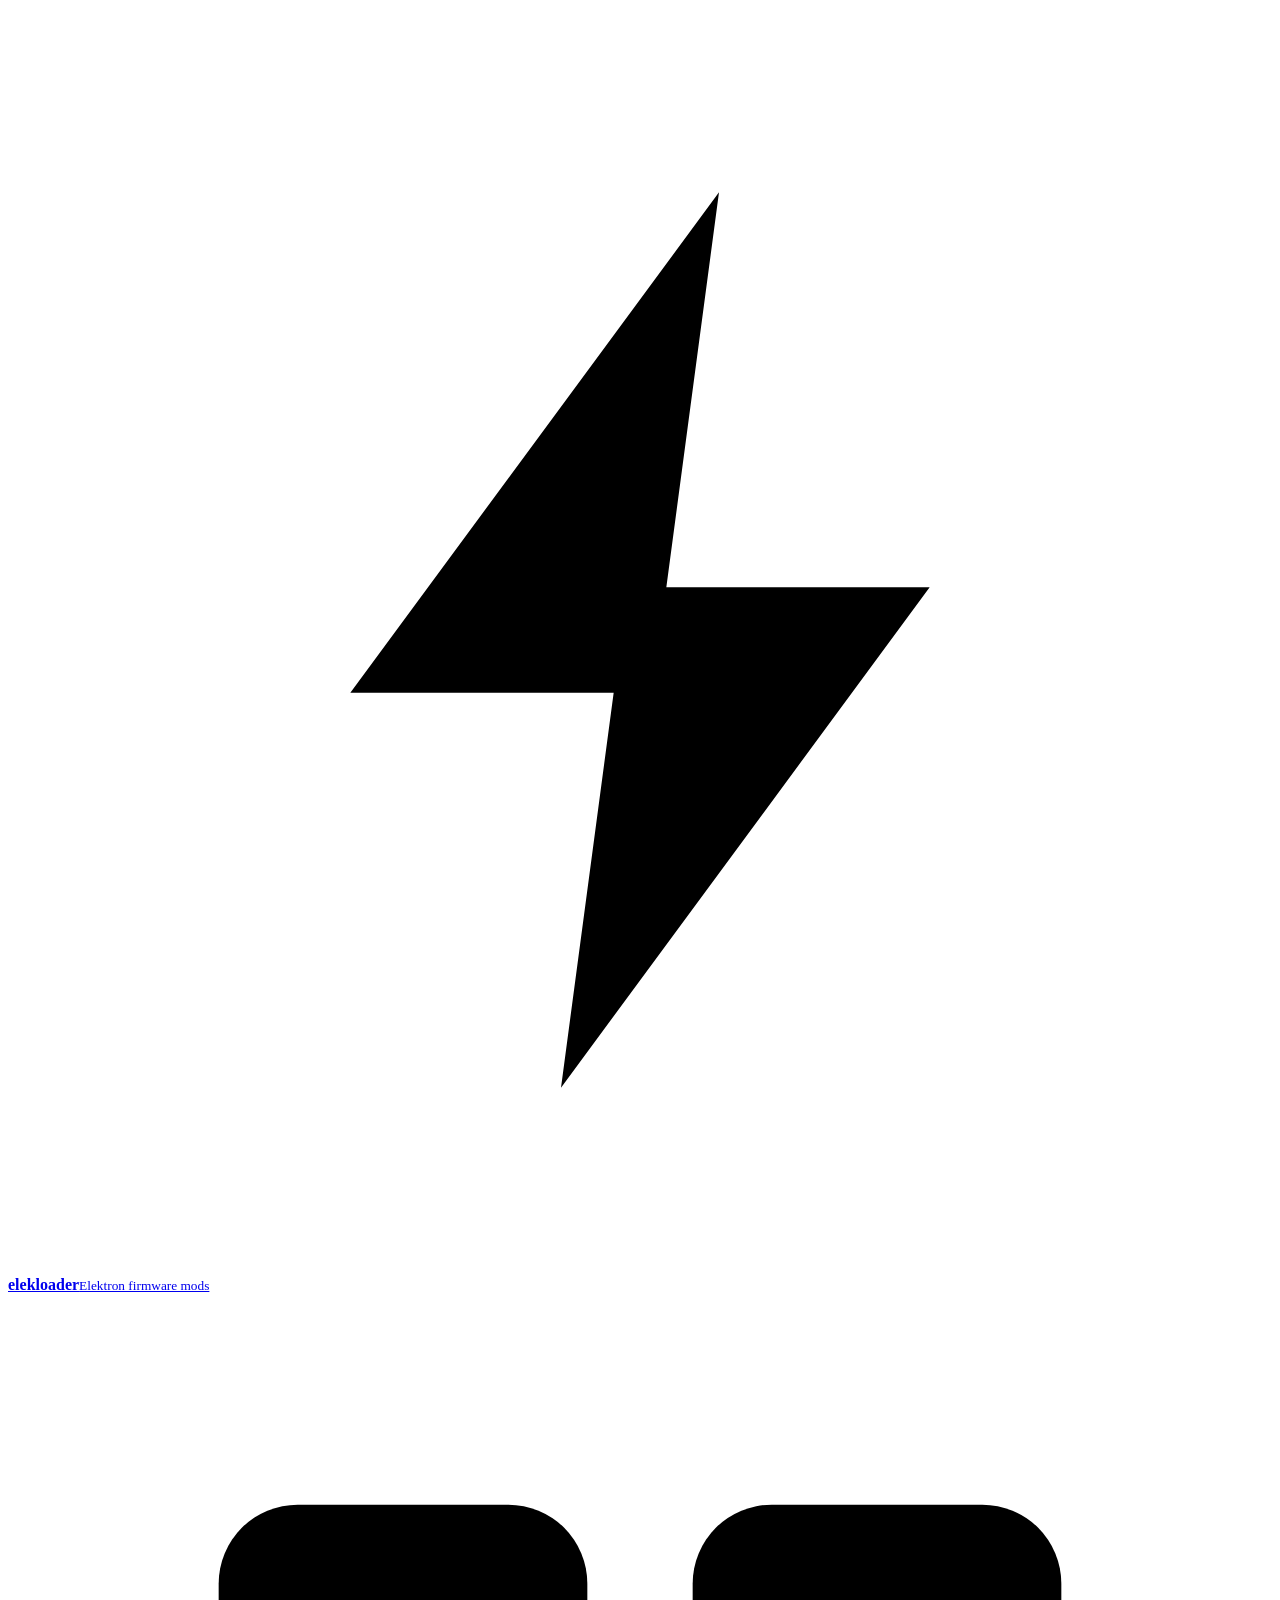
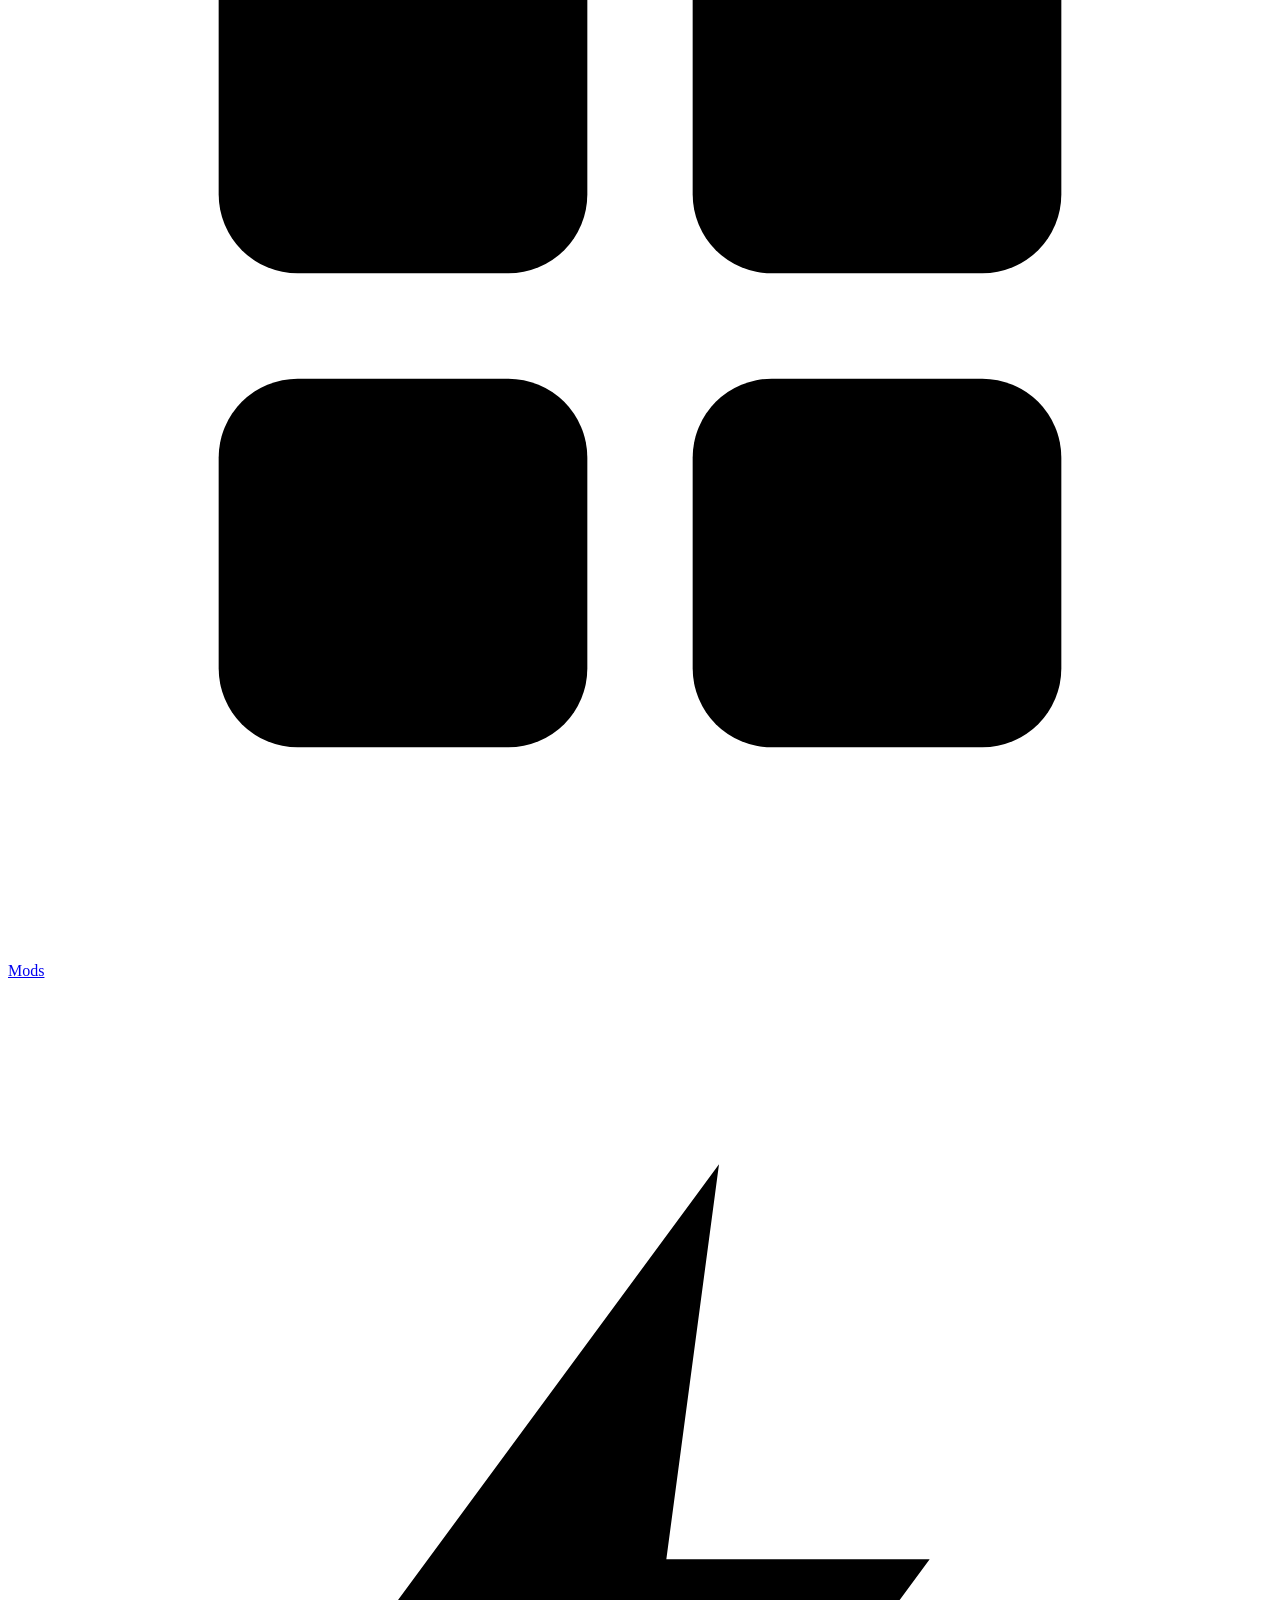
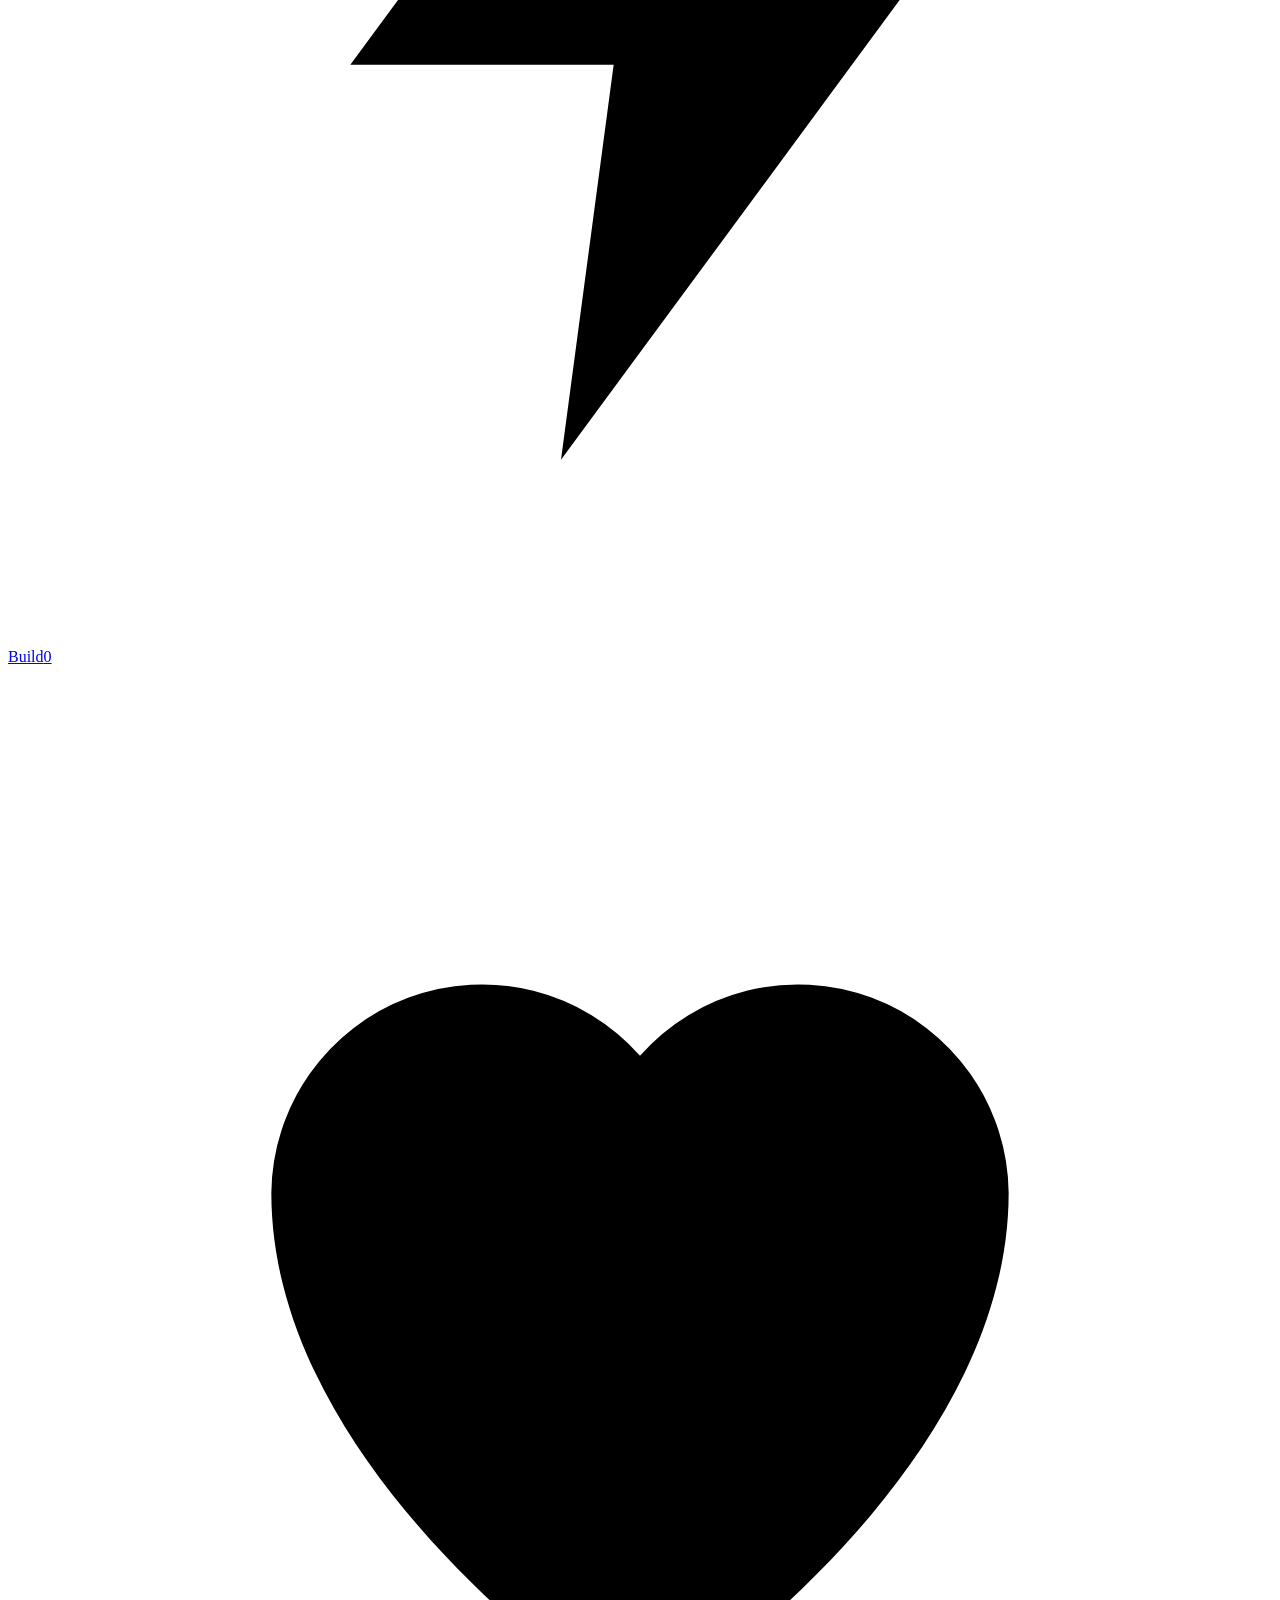
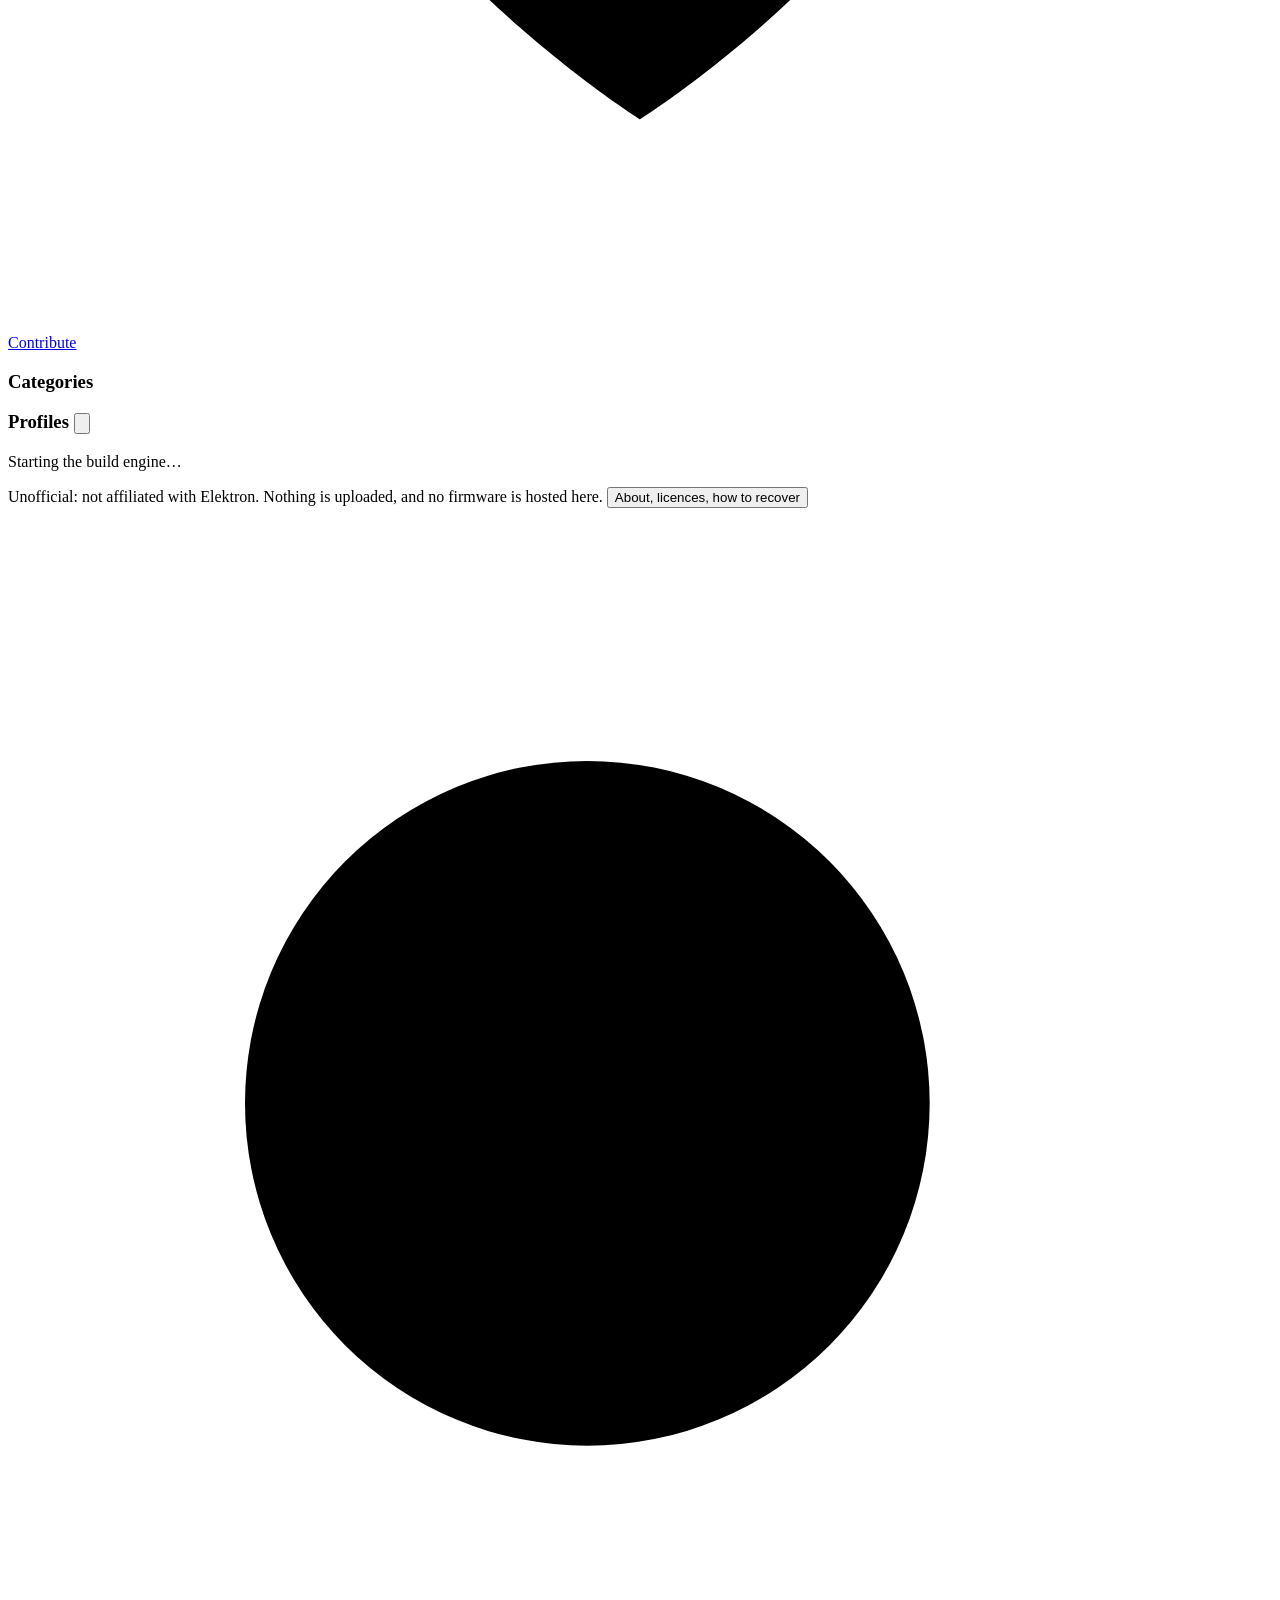
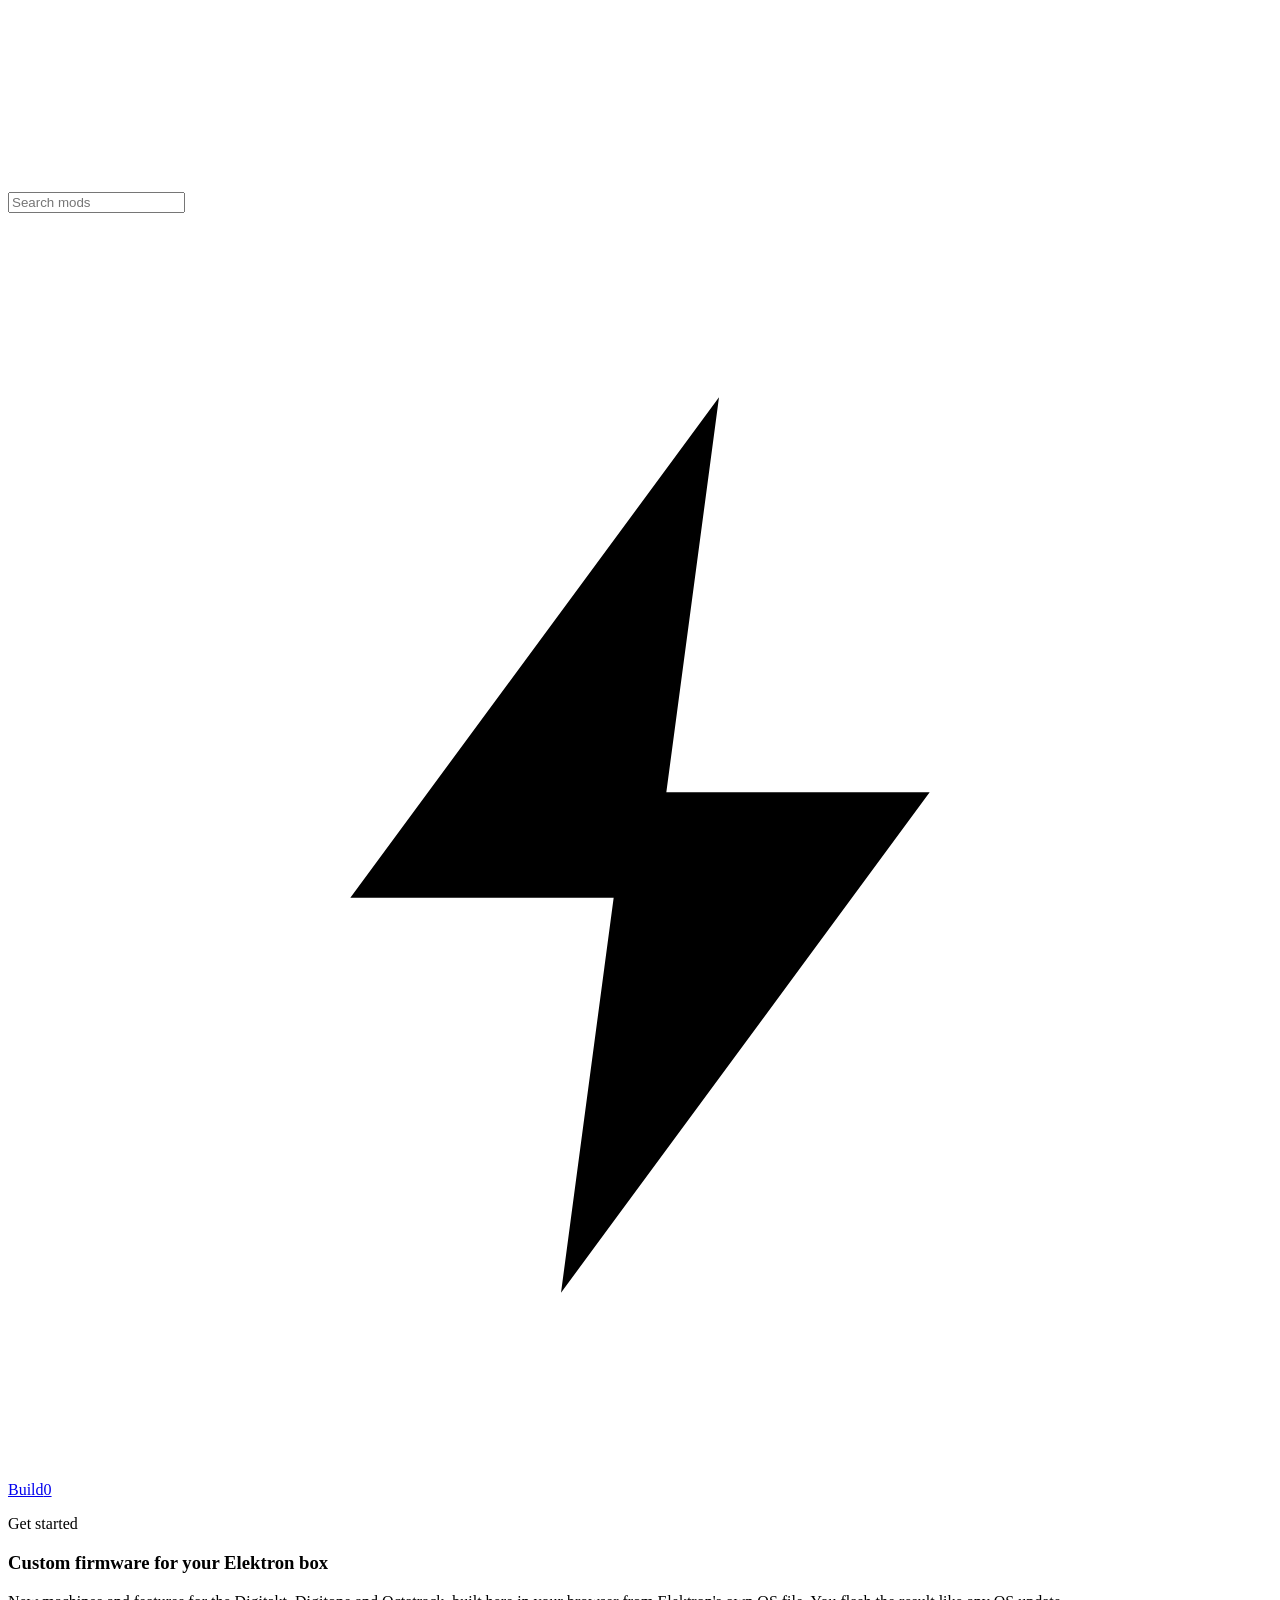
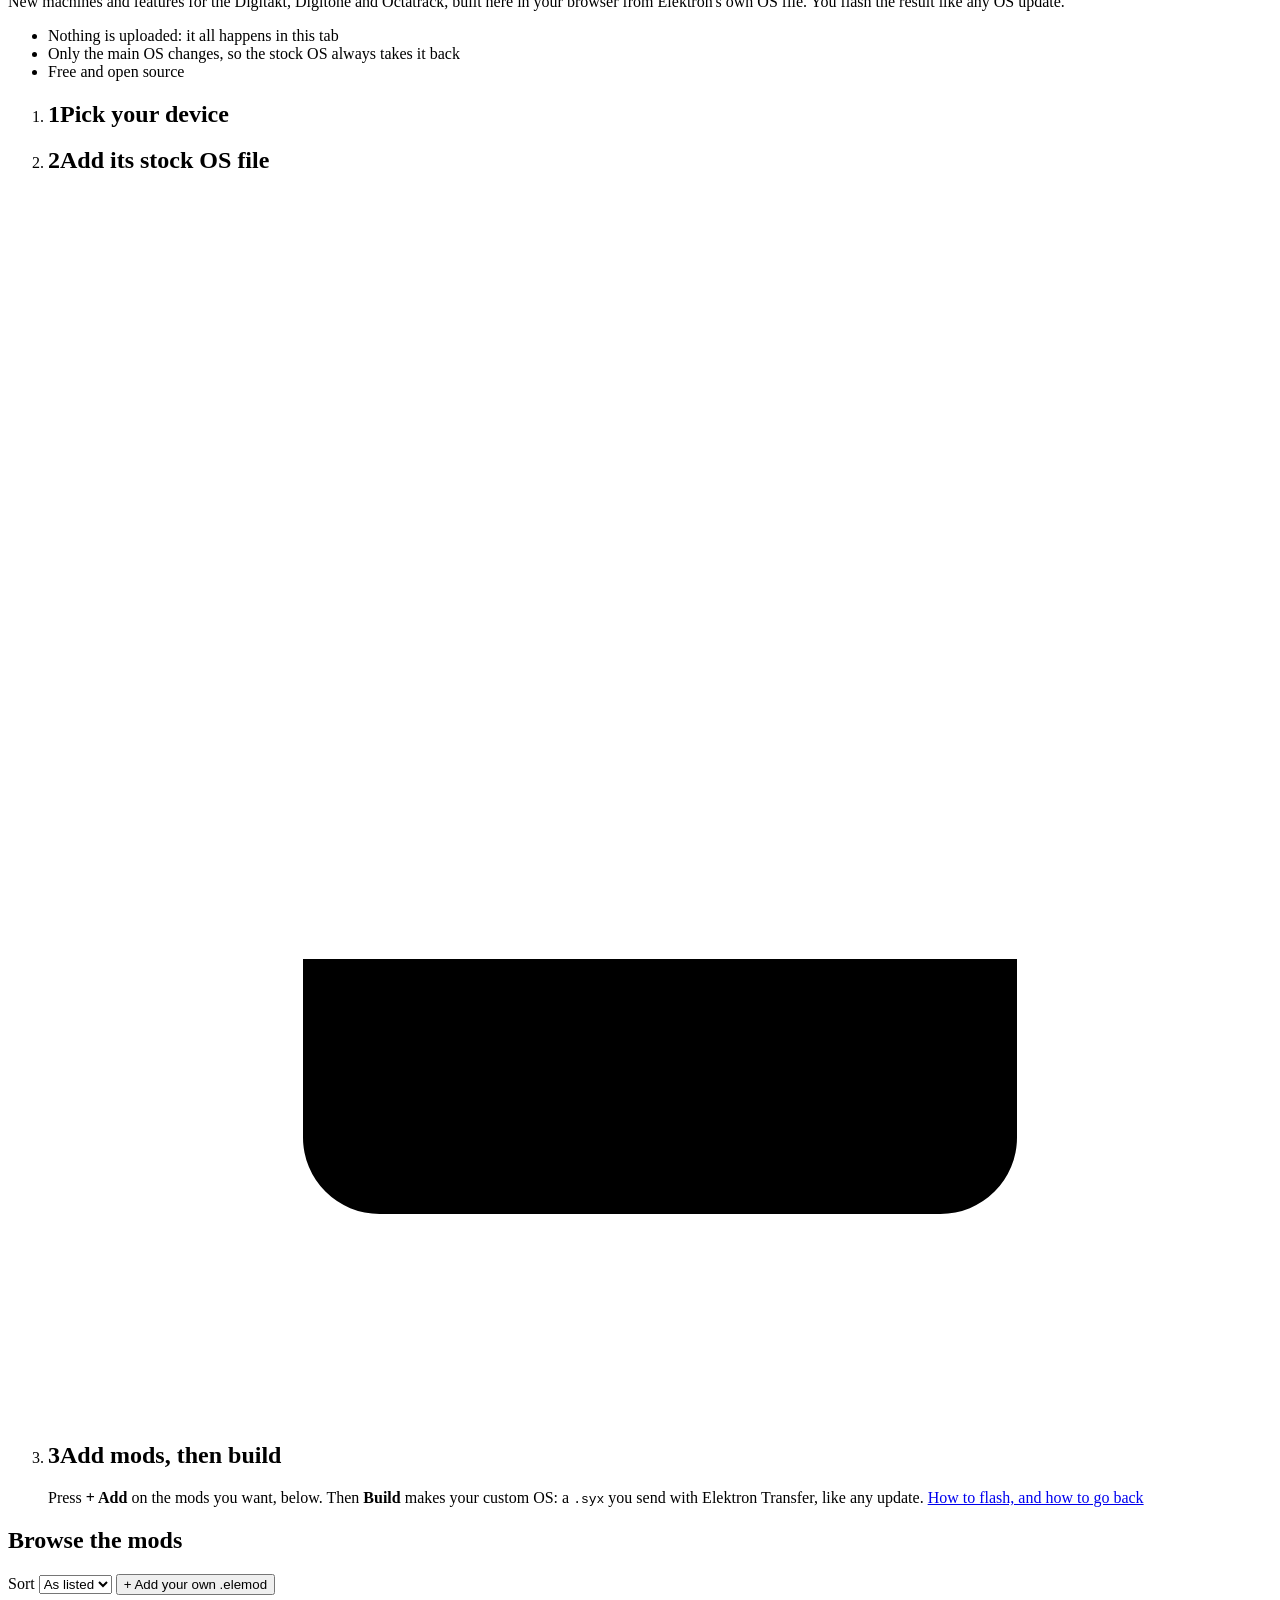
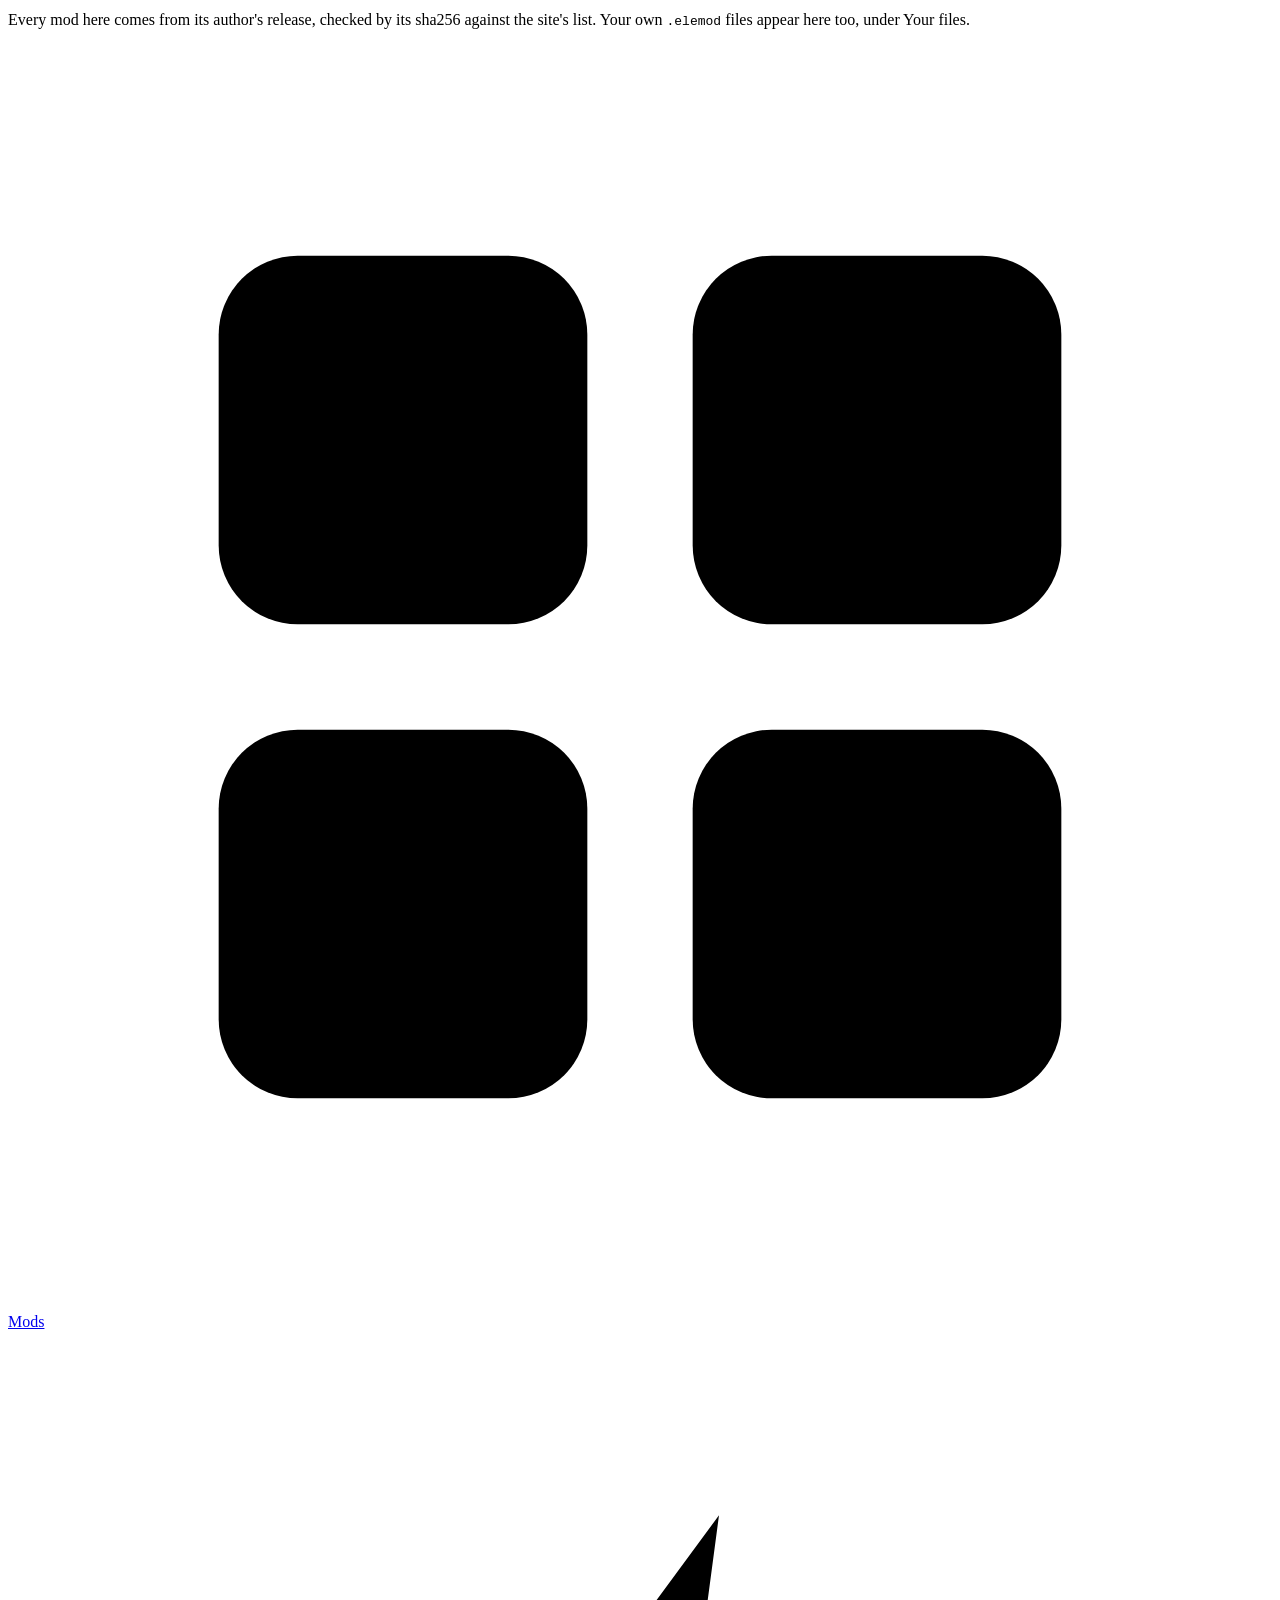
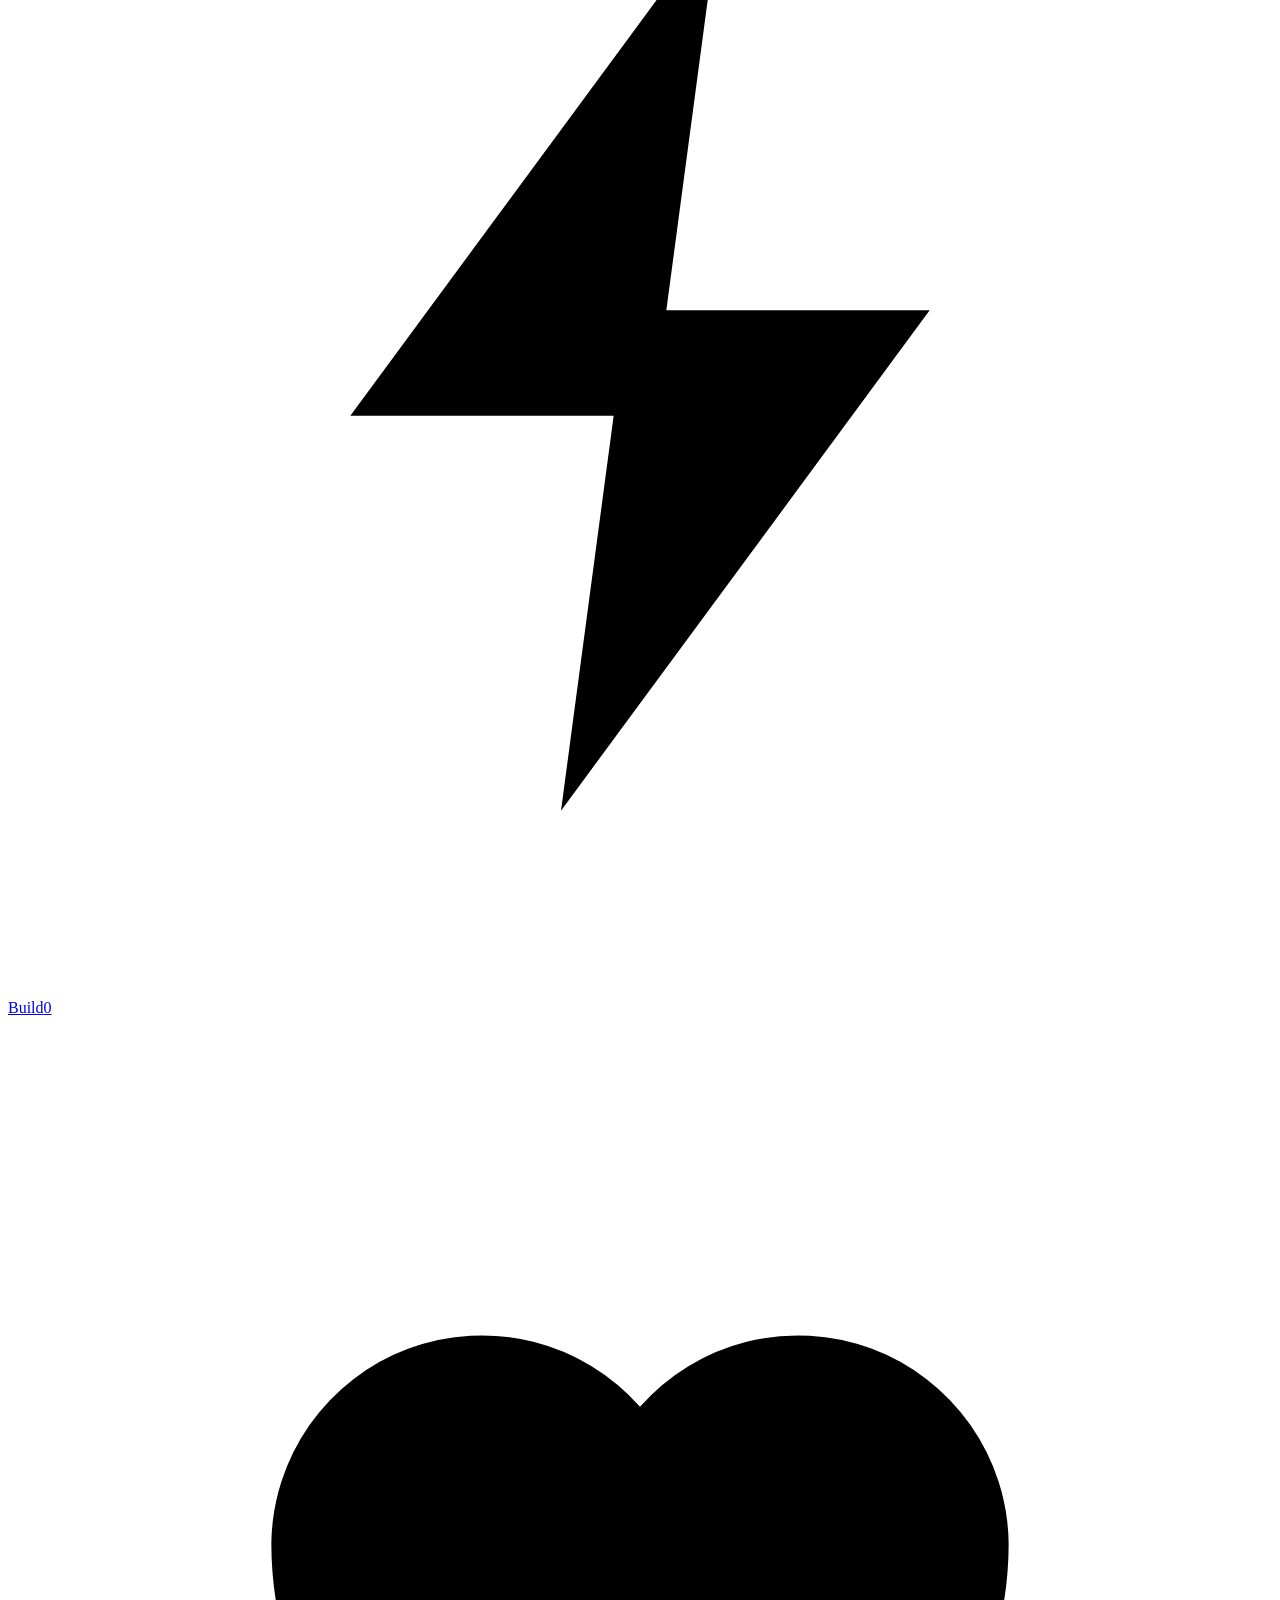
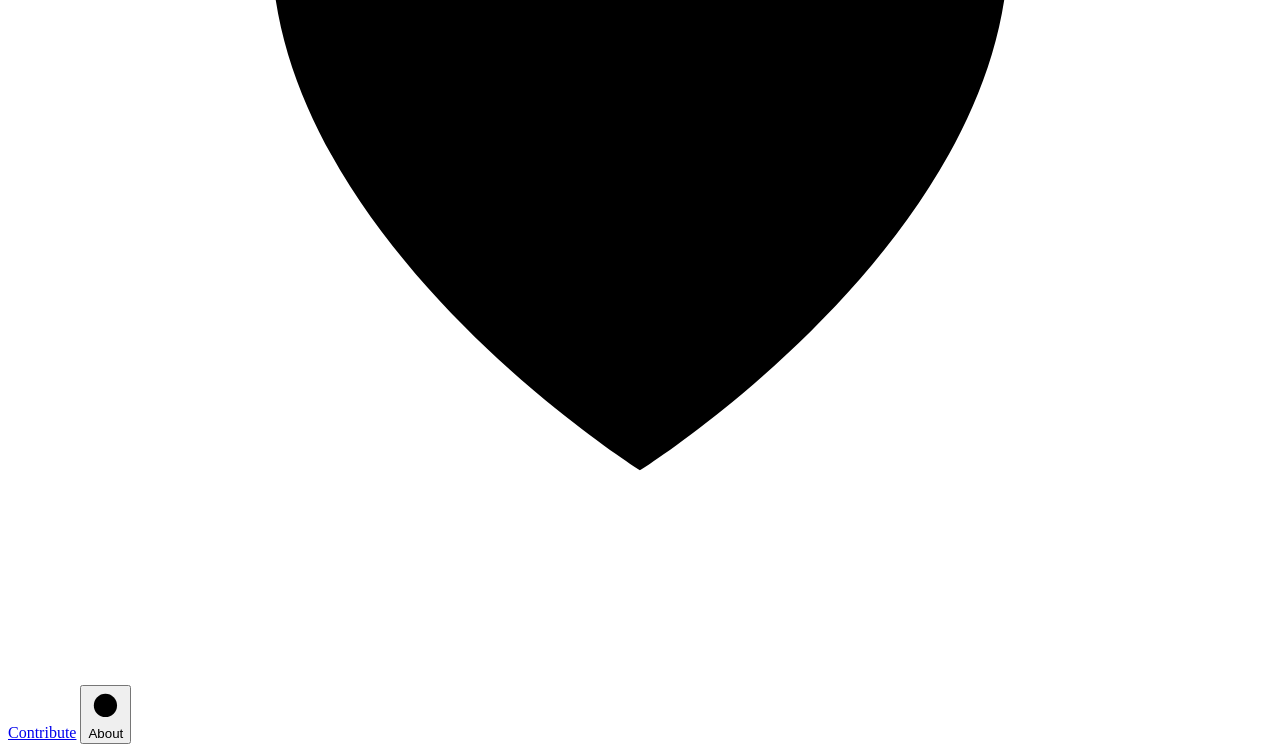
==== web/index.html @ 5edd48b8 "Analog Four MKII: the docs, the web page and the parity cases FORMAT.md, ADAPTING.md, RELEASING.md, " ====
<!doctype html>
<html lang="en">
<head>
<meta charset="utf-8">
<meta name="viewport" content="width=device-width, initial-scale=1">
<!-- Everything comes from this site. The worker that runs Pyodide is not
     covered by this policy (a <meta> CSP never reaches a worker): it keeps
     itself to this site, see worker.js. -->
<meta http-equiv="Content-Security-Policy" content="default-src 'self'; script-src 'self' 'wasm-unsafe-eval'; worker-src 'self'; connect-src 'self'; img-src 'self' data:; style-src 'self'; font-src 'self'; object-src 'none'; base-uri 'none'; form-action 'none'">
<meta name="referrer" content="no-referrer">
<title>elekloader</title>
<meta name="description" content="Custom firmware for Elektron devices, built in your browser from your own stock OS file and the mods you choose. Nothing is uploaded.">
<link rel="icon" href="data:image/svg+xml,%3Csvg xmlns='http://www.w3.org/2000/svg' viewBox='0 0 24 24'%3E%3Crect width='24' height='24' rx='6' fill='%23f5cf45'/%3E%3Cpath d='M13.5 3.5 6.5 13h5l-1 7.5 7-9.5h-5z' fill='%23161616'/%3E%3C/svg%3E">
<meta name="theme-color" content="#131316">
<link rel="stylesheet" href="style.css">
<script type="module" src="app.js"></script>
</head>
<body>
<div class="app">

<aside class="side" aria-label="Navigation">
  <a class="brand" href="#library" aria-label="elekloader: the mods">
    <span class="mark"><svg viewBox="0 0 24 24" aria-hidden="true"><path d="M13.5 3.5 6.5 13h5l-1 7.5 7-9.5h-5z"/></svg></span>
    <span class="brand-text"><strong>elekloader</strong><small>Elektron firmware mods</small></span></a>
  <nav class="side-nav">
    <a class="nav-link" id="nav-library" href="#library">
      <svg class="ico" viewBox="0 0 24 24" aria-hidden="true"><rect x="4" y="4" width="7" height="7" rx="1.5"/><rect x="13" y="4" width="7" height="7" rx="1.5"/><rect x="4" y="13" width="7" height="7" rx="1.5"/><rect x="13" y="13" width="7" height="7" rx="1.5"/></svg>Mods</a>
    <a class="nav-link" id="nav-build" href="#build">
      <svg class="ico" viewBox="0 0 24 24" aria-hidden="true"><path d="M13.5 3.5 6.5 13h5l-1 7.5 7-9.5h-5z"/></svg>Build<span class="badge" id="nav-count">0</span></a>
    <a class="nav-link" id="nav-contribute" href="#contribute">
      <svg class="ico" viewBox="0 0 24 24" aria-hidden="true"><path d="M12 20s-7-4.4-7-10a4 4 0 0 1 7-2.6A4 4 0 0 1 19 10c0 5.6-7 10-7 10z"/></svg>Contribute</a>
    <!-- Contribute's pages, under it while it is open (the page's own row of links does the same on a phone) -->
    <div class="side-sub" id="nav-csub" hidden>
      <a class="sub-link" href="#contribute" data-cpage="overview">Overview</a>
      <a class="sub-link" href="#contribute/start" data-cpage="start">Get started</a>
      <a class="sub-link" href="#contribute/core" data-cpage="core">What is a core mod?</a>
      <a class="sub-link" href="#contribute/pr" data-cpage="pr">Your first pull request</a>
      <a class="sub-link" href="#contribute/test" data-cpage="test">Test before you flash</a>
    </div>
    <h3 class="side-h">Categories</h3>
    <ul class="side-list" id="nav-types"></ul>
    <h3 class="side-h">Profiles
      <button type="button" class="round" id="save-profile" title="New profile: a stock OS and its mods" aria-label="New profile">
        <svg class="ico" viewBox="0 0 24 24" aria-hidden="true"><path d="M12 5v14M5 12h14"/></svg></button></h3>
    <ul class="rows" id="side-rows"></ul>
  </nav>
  <div class="side-foot">
    <p class="engine" id="engine" role="status">Starting the build engine&hellip;</p>
    <p class="fine">Unofficial: not affiliated with Elektron. Nothing is uploaded, and no firmware is hosted
      here. <button type="button" class="linkish" id="about-open">About, licences, how to recover</button></p>
  </div>
</aside>

<header class="topbar" id="topbar">
  <label class="search"><svg class="ico" viewBox="0 0 24 24" aria-hidden="true"><circle cx="11" cy="11" r="6.5"/><path d="m16 16 4 4"/></svg>
    <input type="search" id="search" placeholder="Search mods" aria-label="Search mods" autocomplete="off"></label>
  <span class="grow"></span>
  <a class="btn outline" href="#build" id="cfg-btn">
    <svg class="ico" viewBox="0 0 24 24" aria-hidden="true"><path d="M13.5 3.5 6.5 13h5l-1 7.5 7-9.5h-5z"/></svg>Build<span class="count" id="cfg-count">0</span></a>
</header>

<main class="content" id="content">
  <section class="view" id="view-library" aria-label="Mods">
    <!-- the first visit: what this is, and the three steps (until a stock file is in) -->
    <section class="welcome" id="welcome" aria-labelledby="welcome-title">
      <p class="eyebrow">Get started</p>
      <h1 id="welcome-title">Custom firmware for your Elektron box</h1>
      <p class="sub">New machines and features for the Digitakt, Digitone and Octatrack, built here in your
        browser from Elektron's own OS file. You flash the result like any OS update.</p>
      <ul class="trust">
        <li>Nothing is uploaded: it all happens in this tab</li>
        <li>Only the main OS changes, so the stock OS always takes it back</li>
        <li>Free and open source</li>
      </ul>
      <ol class="guide">
        <li class="gstep" id="g-device">
          <h2><span class="gnum">1</span>Pick your device</h2>
          <div class="dev-tiles" id="dev-tiles" role="group" aria-label="Your device"></div>
        </li>
        <li class="gstep" id="g-stock">
          <h2><span class="gnum">2</span>Add its stock OS file</h2>
          <p class="gtext" id="g-stock-text"></p>
          <div class="drop mini" id="start-drop" tabindex="0" role="button">
            <svg class="drop-ico" viewBox="0 0 24 24" aria-hidden="true"><path d="M12 15V4m0 0L7.5 8.5M12 4l4.5 4.5M5 15v3.5A1.5 1.5 0 0 0 6.5 20h11a1.5 1.5 0 0 0 1.5-1.5V15"/></svg>
            <span id="start-drop-text"></span>
          </div>
          <p class="bad small" id="start-error" hidden></p>
        </li>
        <li class="gstep" id="g-mods">
          <h2><span class="gnum">3</span>Add mods, then build</h2>
          <p class="gtext">Press <strong>+ Add</strong> on the mods you want, below. Then <strong>Build</strong>
            makes your custom OS: a <code>.syx</code> you send with Elektron Transfer, like any update.
            <a href="https://github.com/irpina/elekloader#flash-it" rel="noreferrer" target="_blank">How to flash, and how to go back</a></p>
        </li>
      </ol>
    </section>
    <!-- with a stock file in: where you are, and what's next -->
    <header class="page-head" id="lib-head" hidden>
      <p class="eyebrow" id="lib-eyebrow">Library</p>
      <h1 id="lib-title">Mods</h1>
      <div class="next" id="next"></div>
    </header>
    <h2 class="list-h" id="list-title">Browse the mods</h2>
    <div class="filters">
      <span class="chips" id="device-buttons" role="group" aria-label="Device"></span>
      <span class="grow"></span>
      <label class="inline" for="f-sort">Sort</label>
      <select id="f-sort">
        <option value="collection">As listed</option>
        <option value="name">Name</option>
        <option value="device">Device</option>
      </select>
      <button type="button" class="btn outline small" id="add-mods">+ Add your own .elemod</button>
      <input type="file" id="mod-files" accept=".elemod,.dtmod" multiple hidden>
    </div>
    <p class="device-note" id="device-note"></p>
    <div class="shelves" id="lib-cards"></div>
    <p class="muted small lib-foot">Every mod here comes from its author's release, checked by its sha256
      against the site's list. Your own <code>.elemod</code> files appear here too, under Your files.</p>
  </section>

  <section class="view" id="view-contribute" aria-labelledby="contrib-title" hidden>
    <nav class="cnav chips" id="cnav" aria-label="Contribute pages">
      <a class="chip" href="#contribute" data-cpage="overview">Overview</a>
      <a class="chip" href="#contribute/start" data-cpage="start">Get started</a>
      <a class="chip" href="#contribute/core" data-cpage="core">What is a core mod?</a>
      <a class="chip" href="#contribute/pr" data-cpage="pr">Your first pull request</a>
      <a class="chip" href="#contribute/test" data-cpage="test">Test before you flash</a>
    </nav>
    <div class="cpage" id="cp-overview">
    <header class="page-head">
      <p class="eyebrow">Help build it</p>
      <h1 id="contrib-title">Contribute to elekloader!</h1>
      <p class="sub">elekloader is a passion project, and it grows from what people bring to it. Pull requests
        are welcome and encouraged, and you don't need to ask first. Help the community grow and earn a spot on the
        leaderboard: claim an entry from the to-do list, and your name goes on the board, the pull request and the
        release notes of the version that takes it.</p>
    </header>
    <ul class="ways">
      <li><strong>Take an entry from the to-do list below.</strong> Each is stock code a mod still hooks for
        itself. As a core event, any number of mods can use it, and none of them needs its own port for the next
        OS. <a href="#contribute/core">What is a core mod?</a> <a href="#contribute/pr">Your first pull request</a></li>
      <li><strong>Write a mod</strong> on the core and offer it to the shop.
        <a href="#contribute/start">Get started developing</a></li>
      <li><strong>Add a device or an OS version</strong>, fix a step that didn't work, or make a page clearer.
        <a href="https://github.com/irpina/elekloader/blob/main/CONTRIBUTING.md" rel="noreferrer" target="_blank">Contributing</a></li>
    </ul>
    <h2 class="list-h">Leaderboard</h2>
    <p class="device-note">Claim an entry from the list below: put a line <code>Claims: &lt;entry id&gt;</code> in your pull
      request's description (several ids are fine). When it is merged, each entry it names is a point on this board.
      The first merged claim on an entry takes it.
      <a href="https://github.com/irpina/elekloader/blob/main/docs/CONTRIBUTE.md#claiming-an-entry" rel="noreferrer" target="_blank">How claiming works</a></p>
    <div id="board"><p class="muted">Loading the leaderboard&hellip;</p></div>
    <h2 class="list-h">The to-do list</h2>
    <p class="device-note">One entry per stock routine that mods hook themselves. <strong>A core event</strong>:
      the core has nothing there yet. <strong>Move onto the core</strong>: the core or a companion already hooks
      the same bytes, so those mods can use it (that pull request goes to the mod's author, and its shop update
      here is where you claim it). Open your pull request as a draft early, with its <code>Claims:</code> line, so
      others see the entry is taken.
      <a href="https://github.com/irpina/elekloader/blob/main/docs/CONTRIBUTE.md" rel="noreferrer" target="_blank">More in the docs</a></p>
    <div id="todo"><p class="muted">Loading the list&hellip;</p></div>
    </div>

    <article class="cpage guide-page" id="cp-start" hidden>
      <header class="page-head">
        <p class="eyebrow">Contribute</p>
        <h1>Get started developing</h1>
        <p class="sub">From nothing to your first mod built, linked and checked: about half an hour, most of it
          installing a compiler.</p>
      </header>
      <h2>What you need</h2>
      <ul>
        <li><strong>Python 3.9 or newer</strong> and <strong>git</strong>. elekloader itself has no other dependencies.</li>
        <li><strong>The stock OS file</strong> for your device, from Elektron's support pages: the same file this page
          asks for. elekloader recognises each release by its hash.</li>
        <li><strong>The cross compiler,</strong> for a mod with code. On the Digitakt mk1 and the Digitone mk1 that is m68k
          binutils and gcc: on Debian or Ubuntu <code>apt install binutils-m68k-linux-gnu gcc-m68k-linux-gnu</code>; on
          Windows, the same inside WSL; on a Mac, with Homebrew, <code>brew install m68k-elf-binutils m68k-elf-gcc</code>,
          then <code>export ELEKLOADER_CROSS=m68k-elf-</code> (Homebrew's tools have that prefix). A mod that only
          changes a byte or two needs none.</li>
        <li><strong>Optional:</strong> <a href="https://github.com/irpina/digiemu" rel="noreferrer" target="_blank">digiemu</a>,
          to run and check your build without a unit (<a href="#contribute/test">Test before you flash</a>).</li>
      </ul>
      <h2>Your first mod</h2>
      <ol>
        <li>Get the code and check it runs:
          <pre><code>git clone https://github.com/irpina/elekloader
cd elekloader
python tests/test_units.py</code></pre></li>
        <li>Copy the template, a complete mod that draws a small square in the corner of every screen. For the
          Digitakt II start from <code>examples/hello-marker-dt2</code>, for the Octatrack <code>hello-marker-ot</code>,
          for the Models <code>hello-marker-model</code>:
          <pre><code>cp -r examples/hello-marker my-mod</code></pre></li>
        <li>Give it your own <code>id</code> in <code>my-mod/mod.json</code> (lowercase; it also prefixes your global
          symbols), then build it and the core for your device:
          <pre><code>python -m elekloader.sdk.build my-mod --stock Digitakt_OS1.53.syx
python -m elekloader.sdk.build mods/core --stock Digitakt_OS1.53.syx</code></pre>
          Each prints <code>BUILT</code> and the <code>.elemod</code> it wrote (in the folder's <code>out/</code>).</li>
        <li>Check it the way every build is checked, then make a firmware file from it:
          <pre><code>python -m elekloader.lint my-mod/out/my-mod-1.0.elemod --stock Digitakt_OS1.53.syx --with mods/core/out/core-4.0.elemod
python -m elekloader.patch --stock Digitakt_OS1.53.syx --mod mods/core/out/core-4.0.elemod --mod my-mod/out/my-mod-1.0.elemod --out test.syx --version TEST</code></pre>
          The file names are the ones the build printed. Or skip the command line: drop your <code>.elemod</code> on
          this page's Build view with your stock file.</li>
      </ol>
      <h2>The rules in short</h2>
      <ul>
        <li><strong>Subscribe, don't patch.</strong> If the core has an event for what you need, use it. If it
          doesn't and another mod could want the same thing, that's a core event to add: <a href="#contribute/core">What is a core mod?</a></li>
        <li><strong>Ship no firmware.</strong> Call firmware routines by address; never copy Elektron's code into your sources.</li>
        <li><strong>One namespace.</strong> Prefix your global symbols with your mod's id, and keep the rest <code>static</code>.</li>
        <li><strong>Only the main OS changes,</strong> so the stock OS file always gets a unit back.</li>
      </ul>
      <p>The whole guide, with every command's expected output and every refusal message with its fix:
        <a href="https://github.com/irpina/elekloader/blob/main/docs/ADAPTING.md" rel="noreferrer" target="_blank">Adapting your mod</a>.
        Working with a coding agent? Point it at
        <a href="https://github.com/irpina/elekloader/blob/main/AGENTS.md" rel="noreferrer" target="_blank">AGENTS.md</a>:
        it has the rules, the commands and what "done" means.</p>
      <p class="next">Next: <a href="#contribute/core">What is a core mod?</a></p>
    </article>

    <article class="cpage guide-page" id="cp-core" hidden>
      <header class="page-head">
        <p class="eyebrow">Contribute</p>
        <h1>What is a core mod?</h1>
        <p class="sub">The one mod every build has, and the reason mods from different people combine.</p>
      </header>
      <h2>Without it</h2>
      <p>A mod changes the stock firmware at the places it needs: it replaces an instruction with a jump to its own
        code. Two mods that need the same place can't both have it, so they can't be in one build, and every mod has
        to find all its places again for each new OS version.</p>
      <h2>With it</h2>
      <p>The core owns the shared places once, for every mod, and offers them as:</p>
      <ul>
        <li><strong>Events</strong> a mod subscribes to: the UI tick, the screen, keys and encoders, SETTINGS, the
          audio render, MIDI, and more on each device. A handler can also take what it sees (a key, a CC) so
          the stock firmware doesn't.</li>
        <li><strong>Tables</strong> other mods add entries to: the Digitakt's SRC machines, the Digitone's Mod Menu.</li>
        <li><strong>Firmware exports:</strong> named firmware routines and variables (<code>fw_…</code>), so a mod that uses
          only those builds for every OS version the core supports without a port of its own.</li>
      </ul>
      <p>It also copies every mod's code into RAM when the unit boots, and gives the mods their share of it. Every
        linkable mod needs exactly one core for its device, and builds pick it for you.</p>
      <h2>Companions</h2>
      <p>A group of places only one kind of mod uses has a companion beside the core: <strong>machine-pages</strong>
        draws the Digitakt's SRC and LFO pages for machine mods, <strong>machines</strong> plays a machine mod's voice
        on the Digitone, <strong>seq-events</strong> turns the sequencer's steps into events, and on the Octatrack
        <strong>intercepts</strong> gives places a mod intercepts (MIDI notes, the CHROMATIC keyboard, locks, the
        project file) to the one mod that claims each. The to-do list counts them as core.</p>
      <h2>Versions</h2>
      <p>Each core keeps everything the one before it had, so a mod built for an older core links with the newest,
        and a build takes the newest: core 4.x on the Digitakt mk1, core-dn1 4.x on the Digitone mk1, core-ot 0.3.x on
        the Octatrack. The Digitakt II, the Analog Rytm MKII, the Analog Four MKII and the Models have early cores (the tick, the screen,
        keys and encoders) with a lot left to add.</p>
      <h2>Growing it</h2>
      <p>Every event the core has came from a mod that needed it. When yours needs something the core lacks, build
        that part in the core's shape, in a file of its own, and open a pull request that moves it into the core:
        <a href="https://github.com/irpina/elekloader/blob/main/docs/CORE-CONTRIBUTING.md" rel="noreferrer" target="_blank">Growing the core</a>
        says how. The <a href="#contribute">to-do list</a> is every place a mod still patches itself: each one a core
        event waiting to be written.</p>
      <p class="next">Next: <a href="#contribute/pr">Your first pull request</a></p>
    </article>

    <article class="cpage guide-page" id="cp-pr" hidden>
      <header class="page-head">
        <p class="eyebrow">Contribute</p>
        <h1>Your first pull request</h1>
        <p class="sub">Taking an entry from the to-do list to the leaderboard. You don't need to ask first, and a
          draft that says what it couldn't finish is a fine start.</p>
      </header>
      <ol class="steps">
        <li><strong>Pick an entry</strong> from the <a href="#contribute">to-do list</a>. <em>A core event</em> means the
          core has nothing there yet; <em>move onto the core</em> means a mod can use what the core already has (that
          change goes to the mod's own repository, and its shop update here is where you claim it).</li>
        <li><strong>Open a draft pull request early,</strong> on <a href="https://github.com/irpina/elekloader" rel="noreferrer" target="_blank">irpina/elekloader</a>,
          with a plain line in its description naming the entry:
          <pre><code>Claims: digitakt-mk1@1.53:0x400d553e</code></pre>
          Others then see it's taken. Several ids on one line are fine.</li>
        <li><strong>Build it in the core's shape:</strong> a file of its own in the core's folder, the core's names
          (<code>ev_…</code>, <code>core_…</code>, <code>fw_…</code>), the handler written down over the code, the unit
          behaving exactly as stock when no mod subscribes, and the address on every OS version the core supports.
          <a href="https://github.com/irpina/elekloader/blob/main/docs/CORE-CONTRIBUTING.md" rel="noreferrer" target="_blank">Growing the core</a>
          has the checklist.</li>
        <li><strong>Show it works:</strong> say in the pull request which tests ran (<code>python tests/test_units.py</code>
          always; the others need stock files), what you checked in <a href="#contribute/test">digiemu</a> or on a
          unit, and, best of all, a mod rebuilt on your event without its own patch.</li>
        <li><strong>Mark it ready.</strong> A maintainer reviews and merges it, and the next build of this page puts
          you on the <a href="#contribute">leaderboard</a>, one point for each entry you claimed. The first merged
          claim on an entry takes it.</li>
      </ol>
      <p>A <code>Claims:</code> line inside a code block, a comment or a quote is an example and claims nothing. More in
        <a href="https://github.com/irpina/elekloader/blob/main/docs/CONTRIBUTE.md#claiming-an-entry" rel="noreferrer" target="_blank">Claiming an entry</a>.</p>
      <p class="next">Next: <a href="#contribute/test">Test before you flash</a></p>
    </article>

    <article class="cpage guide-page" id="cp-test" hidden>
      <header class="page-head">
        <p class="eyebrow">Contribute</p>
        <h1>Test before you flash</h1>
        <p class="sub">You can build, run and check most of it without a unit, and a unit always comes back.</p>
      </header>
      <h2>Every build is checked</h2>
      <p>Before it writes a file, elekloader refuses any build that would change the bootloader, put two mods on the
        same bytes, or run out of the mods' RAM. <code>python -m elekloader.lint</code> runs the same checks on your
        mod alone, with the reason for each refusal.</p>
      <h2>In an emulator</h2>
      <p><a href="https://github.com/irpina/digiemu" rel="noreferrer" target="_blank">digiemu</a> runs the real firmware
        of the Digitakt mk1, the Digitone mk1, the Model:Cycles and the Model:Samples on Windows and on Apple silicon
        Macs, with a clickable front panel and live audio. You bring Elektron's file, as here.</p>
      <ul>
        <li><strong>Check firmware…</strong> takes your build's <code>.syx</code> and compares it with stock: it boots it,
          drives it through the screens and the sequencer, and ends with PASS or FAIL and the reasons.</li>
        <li>Add your build as a firmware of its own to play it from the panel, or from a script with
          <code>digiemu-console.exe --add FILE.syx</code>.</li>
      </ul>
      <p>The Octatrack, the Digitakt II, the Analog Rytm MKII and the Analog Four MKII aren't emulated: there, test on a unit.</p>
      <h2>On a unit</h2>
      <p>Send your <code>.syx</code> with Elektron Transfer like any OS update
        (<a href="https://github.com/irpina/elekloader/blob/main/docs/BUILDING.md#flash-it" rel="noreferrer" target="_blank">how to flash</a>).
        The bootloader is never changed, so the stock OS file always gets the unit back: on a Digitakt mk1, Digitakt II
        or Digitone mk1, hold <strong>FUNC</strong> while powering on and press <strong>TRIG 4</strong> for OS UPGRADE,
        then send the stock file; on an Octatrack, hold <strong>FUNC</strong> and press <strong>TRIG 3</strong>, and send
        it over 5-pin MIDI (<a href="https://github.com/irpina/elekloader/blob/main/docs/BUILDING.md#recovery" rel="noreferrer" target="_blank">recovery</a>).</p>
      <p class="next">Back to the <a href="#contribute">to-do list and the leaderboard</a></p>
    </article>
  </section>
  <section class="view" id="view-build" aria-labelledby="build-title" hidden>
    <header class="page-head head-build">
      <div class="tile" id="build-cover"><svg viewBox="0 0 24 24" aria-hidden="true"><path d="M13.5 3.5 6.5 13h5l-1 7.5 7-9.5h-5z"/></svg></div>
      <div class="head-text">
        <p class="eyebrow" id="build-eyebrow">Build</p>
        <h1 id="build-title">Your firmware</h1>
        <p class="sub" id="build-sub">Drop in your stock OS file, check the mods you ticked, and build.</p>
      </div>
    </header>
    <div class="build-grid">
      <div class="col">
        <section class="step" id="step-stock">
          <h2><span class="n">01</span>Your stock OS file</h2>
          <div class="drop" id="stock-drop" tabindex="0" role="button" aria-describedby="stock-hint">
            <svg class="drop-ico" viewBox="0 0 24 24" aria-hidden="true"><path d="M12 15V4m0 0L7.5 8.5M12 4l4.5 4.5M5 15v3.5A1.5 1.5 0 0 0 6.5 20h11a1.5 1.5 0 0 0 1.5-1.5V15"/></svg>
            <p class="big">Drop the stock OS file Elektron publishes for your device here, or
              <span class="like-link">choose it</span>.</p>
            <p class="need" id="stock-need" hidden></p>
            <p class="muted small" id="stock-hint">A <code>.syx</code>, a <code>.bin</code> (Octatrack), or
              Elektron's <code>.zip</code> as you downloaded it. It is recognised by its hash, and never uploaded.</p>
            <input type="file" id="stock-file" accept=".syx,.bin,.zip" hidden>
          </div>
          <div class="stock" id="stock" hidden></div>
          <label class="remember"><input type="checkbox" id="remember">
            Keep my stock file and mods in this browser for next time</label>
          <button type="button" class="btn outline small" id="forget" hidden>Forget them</button>
        </section>

        <section class="step" id="step-mods">
          <h2><span class="n">02</span>Your mods <span class="tally" id="mod-count"></span></h2>
          <div class="bar">
            <label class="inline" for="profile">Profile</label>
            <select id="profile"></select>
            <button type="button" class="btn outline small" id="delete-profile">Delete</button>
            <span class="grow"></span>
            <button type="button" class="btn outline small" id="enable-all">Enable all</button>
            <button type="button" class="btn outline small" id="disable-all">Disable all</button>
          </div>
          <table id="mod-table" class="tracks">
            <thead><tr><th class="on"><span class="sr">Enabled</span></th><th>Mod</th><th>Version</th>
              <th>Status</th><th class="num">RAM</th><th class="num">Order</th><th class="x"><span class="sr">Remove</span></th></tr></thead>
            <tbody id="mod-rows"></tbody>
          </table>
          <!-- the two ways to add a mod: the library's, or a file of your own -->
          <div class="add-mods">
            <a class="add-way" href="#library">
              <svg class="ico" viewBox="0 0 24 24" aria-hidden="true"><rect x="4" y="4" width="7" height="7" rx="1.5"/><rect x="13" y="4" width="7" height="7" rx="1.5"/><rect x="4" y="13" width="7" height="7" rx="1.5"/><rect x="13" y="13" width="7" height="7" rx="1.5"/></svg>
              <span><strong>Add from the library</strong><small>The mods listed on this site</small></span></a>
            <div class="add-way drop" id="mods-drop" tabindex="0" role="button" aria-describedby="mods-drop-hint">
              <svg class="ico" viewBox="0 0 24 24" aria-hidden="true"><path d="M12 15V4m0 0L7.5 8.5M12 4l4.5 4.5M5 15v3.5A1.5 1.5 0 0 0 6.5 20h11a1.5 1.5 0 0 0 1.5-1.5V15"/></svg>
              <span><strong>Add your own <code>.elemod</code></strong><small id="mods-drop-hint">A mod file you were sent or built: drop it
                here, or <span class="like-link">choose it</span></small></span></div>
          </div>
          <label class="remember"><input type="checkbox" id="show-other"> Show mods for other firmware</label>
          <aside class="details" id="details" aria-live="polite"></aside>
        </section>
      </div>

      <div class="col">
        <section class="step" id="step-check">
          <h2><span class="n">03</span>Check</h2>
          <div id="check" class="check" aria-live="polite"><p class="muted">Choose your stock OS file first.</p></div>
        </section>

        <section class="step" id="step-build">
          <h2><span class="n">04</span>Build</h2>
          <div class="buildrow">
            <label>OS version shown <input id="version" size="11" autocomplete="off" spellcheck="false"></label>
            <span class="muted small" id="version-rule"></span>
          </div>
          <div class="buildrow">
            <label class="grow">File name <input id="out-name" autocomplete="off" spellcheck="false"></label>
          </div>
          <p class="bad" id="version-error" hidden></p>
          <button type="button" class="btn primary wide" id="build" disabled>Build firmware</button>
          <p class="muted small">Built here, in this tab. This page never talks to your device: you flash
            the result yourself, like any OS update.</p>
          <div class="progress" id="progress" hidden>
            <div class="bar-track"><div class="bar-fill" id="progress-fill"></div></div>
            <p id="progress-stage"></p>
            <ol class="log" id="progress-log"></ol>
          </div>
        </section>

        <section class="step" id="step-result" hidden>
          <h2><span class="n">05</span>Your firmware</h2>
          <div id="result"></div>
        </section>
      </div>
    </div>
  </section>
</main>

<nav class="tabbar" aria-label="Views">
  <a class="tab" id="tab-library" href="#library">
    <svg class="ico" viewBox="0 0 24 24" aria-hidden="true"><rect x="4" y="4" width="7" height="7" rx="1.5"/><rect x="13" y="4" width="7" height="7" rx="1.5"/><rect x="4" y="13" width="7" height="7" rx="1.5"/><rect x="13" y="13" width="7" height="7" rx="1.5"/></svg>Mods</a>
  <a class="tab" id="tab-build" href="#build">
    <svg class="ico" viewBox="0 0 24 24" aria-hidden="true"><path d="M13.5 3.5 6.5 13h5l-1 7.5 7-9.5h-5z"/></svg>Build<span class="badge" id="tab-count">0</span></a>
  <a class="tab" id="tab-contribute" href="#contribute">
    <svg class="ico" viewBox="0 0 24 24" aria-hidden="true"><path d="M12 20s-7-4.4-7-10a4 4 0 0 1 7-2.6A4 4 0 0 1 19 10c0 5.6-7 10-7 10z"/></svg>Contribute</a>
  <button type="button" class="tab" id="tab-about">
    <svg class="ico" viewBox="0 0 24 24" aria-hidden="true"><circle cx="12" cy="12" r="8"/><path d="M12 11v5M12 8v.01"/></svg>About</button>
</nav>
</div>

<dialog class="sheet" id="mod-sheet" aria-labelledby="sheet-title">
  <div class="sheet-h"><h2 id="sheet-title"></h2>
    <button type="button" class="round" id="sheet-close" aria-label="Close">&times;</button></div>
  <div class="sheet-body" id="sheet-body"></div>
</dialog>

<dialog class="sheet narrow" id="profile-sheet" aria-labelledby="ps-title">
  <div class="sheet-h"><h2 id="ps-title">New profile</h2>
    <button type="button" class="round" id="ps-close" aria-label="Close">&times;</button></div>
  <div class="sheet-body">
    <p class="muted small">A profile is one stock OS and the mods you tick for it. Switch profiles to switch
      both.</p>
    <label class="field">Name <input id="ps-name" maxlength="40" autocomplete="off" spellcheck="false"></label>
    <fieldset class="field">
      <legend>Stock OS</legend>
      <label class="choice" id="ps-same-row"><input type="radio" name="ps-os" id="ps-same">
        <span>The one in now: <strong id="ps-same-label"></strong></span></label>
      <label class="choice"><input type="radio" name="ps-os" id="ps-other">
        <span>Another stock OS file: you drop it in next</span></label>
    </fieldset>
    <label class="remember" id="ps-copy-row"><input type="checkbox" id="ps-copy"> Start with the mods ticked now</label>
    <p class="bad small" id="ps-error" hidden></p>
    <div class="sheet-acts end">
      <button type="button" class="btn outline" id="ps-cancel">Cancel</button>
      <button type="button" class="btn primary" id="ps-create">Create profile</button>
    </div>
  </div>
</dialog>

<dialog class="sheet" id="about-sheet" aria-labelledby="about-title">
  <div class="sheet-h"><h2 id="about-title">About elekloader</h2>
    <button type="button" class="round" id="about-close" aria-label="Close">&times;</button></div>
  <div class="sheet-body">
    <p><strong>Nothing is uploaded.</strong> Your stock OS file and your mods stay in this browser tab;
      the build runs here, in Python compiled to WebAssembly. <strong>No firmware is hosted on this
      site</strong>: you bring Elektron's file. elekloader is an independent project, not affiliated with,
      endorsed by or supported by Elektron, and flashing custom firmware is at your own risk.</p>
    <p><a href="https://github.com/irpina/elekloader#flash-it" rel="noreferrer">How to flash, and how to recover</a>
      &middot; <a href="https://github.com/irpina/elekloader#readme" rel="noreferrer">README</a>
      &middot; <a href="https://github.com/irpina/elekloader" rel="noreferrer">Source</a></p>
    <p id="about" class="muted small"></p>
    <p class="small">GPL-2.0-or-later: <a href="LICENSE.txt">LICENSE</a> &middot; <a href="NOTICE.txt">NOTICE</a>
      &middot; <a href="pyodide/NOTICE.txt">Pyodide and Python's licences</a></p>
  </div>
</dialog>
</body>
</html>
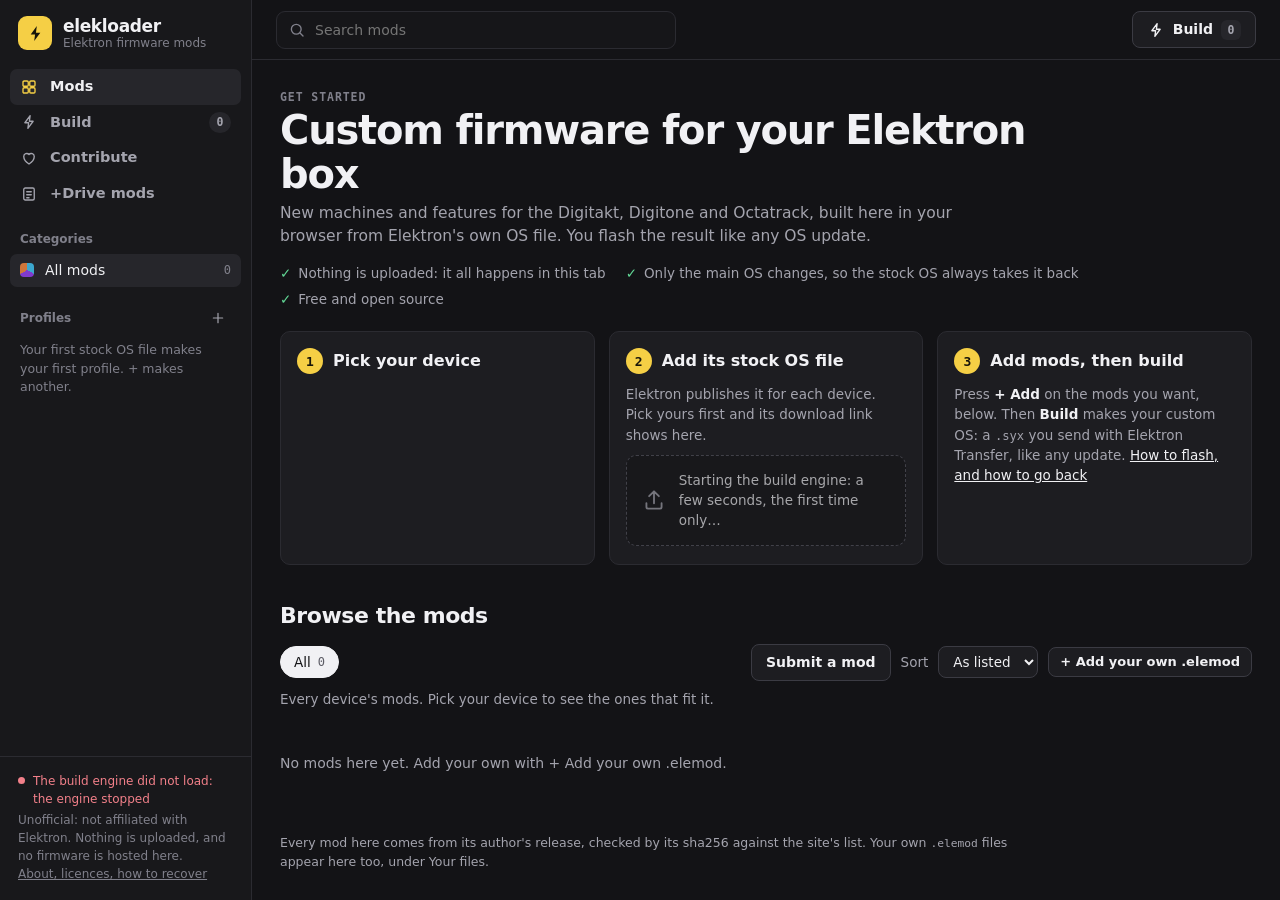
==== commit d6f4dcc6: "+Drive mods in the browser: the build-checker in TypeScript and the /mods page - js/src/drive.ts: `c" ====
--- a/web/index.html
+++ b/web/index.html
@@ -29,6 +29,8 @@
       <svg class="ico" viewBox="0 0 24 24" aria-hidden="true"><path d="M13.5 3.5 6.5 13h5l-1 7.5 7-9.5h-5z"/></svg>Build<span class="badge" id="nav-count">0</span></a>
     <a class="nav-link" id="nav-contribute" href="#contribute">
       <svg class="ico" viewBox="0 0 24 24" aria-hidden="true"><path d="M12 20s-7-4.4-7-10a4 4 0 0 1 7-2.6A4 4 0 0 1 19 10c0 5.6-7 10-7 10z"/></svg>Contribute</a>
+    <a class="nav-link" href="mods.html" title="The +Drive mods on a unit running a build with the Drive Loader, over USB MIDI">
+      <svg class="ico" viewBox="0 0 24 24" aria-hidden="true"><rect x="5" y="4" width="14" height="16" rx="2"/><path d="M9 9h6M9 13h6M9 17h3"/></svg>+Drive mods</a>
     <!-- Contribute's pages, under it while it is open (the page's own row of links does the same on a phone) -->
     <div class="side-sub" id="nav-csub" hidden>
       <a class="sub-link" href="#contribute" data-cpage="overview">Overview</a>
@@ -104,6 +106,8 @@
     <div class="filters">
       <span class="chips" id="device-buttons" role="group" aria-label="Device"></span>
       <span class="grow"></span>
+      <a class="btn outline submit-mod" href="https://github.com/elekloader/elekloader/issues/new?template=submit-mod.yml" target="_blank" rel="noopener"
+         title="Made a mod? Submit its GitHub release: a check runs on it, and a maintainer adds it to the shop.">Submit a mod</a>
       <label class="inline" for="f-sort">Sort</label>
       <select id="f-sort">
         <option value="collection">As listed</option>
@@ -188,7 +192,8 @@
 cd elekloader
 python tests/test_units.py</code></pre></li>
         <li>Copy the template, a complete mod that draws a small square in the corner of every screen. For the
-          Digitakt II start from <code>examples/hello-marker-dt2</code>, for the Octatrack <code>hello-marker-ot</code>,
+          Digitakt II start from <code>examples/hello-marker-dt2</code>, for the Digitone II <code>hello-marker-dn2</code>,
+          for the Octatrack <code>hello-marker-ot</code>,
           for the Models <code>hello-marker-model</code>:
           <pre><code>cp -r examples/hello-marker my-mod</code></pre></li>
         <li>Give it your own <code>id</code> in <code>my-mod/mod.json</code> (lowercase; it also prefixes your global
@@ -249,7 +254,7 @@
       <h2>Versions</h2>
       <p>Each core keeps everything the one before it had, so a mod built for an older core links with the newest,
         and a build takes the newest: core 4.x on the Digitakt mk1, core-dn1 4.x on the Digitone mk1, core-ot 0.3.x on
-        the Octatrack. The Digitakt II, the Analog Rytm MKII, the Analog Four MKII and the Models have early cores (the tick, the screen,
+        the Octatrack. The Digitakt II, the Digitone II (experimental), the Analog Rytm MKII, the Analog Four MKII and the Models have early cores (the tick, the screen,
         keys and encoders) with a lot left to add.</p>
       <h2>Growing it</h2>
       <p>Every event the core has came from a mod that needed it. When yours needs something the core lacks, build
@@ -312,13 +317,14 @@
         <li>Add your build as a firmware of its own to play it from the panel, or from a script with
           <code>digiemu-console.exe --add FILE.syx</code>.</li>
       </ul>
-      <p>The Octatrack, the Digitakt II, the Analog Rytm MKII and the Analog Four MKII aren't emulated: there, test on a unit.</p>
+      <p>digiemu does not support the Octatrack, the Digitakt II, the Digitone II, the Analog Rytm MKII or the Analog Four MKII: there, test on a unit.</p>
       <h2>On a unit</h2>
       <p>Send your <code>.syx</code> with Elektron Transfer like any OS update
         (<a href="https://github.com/irpina/elekloader/blob/main/docs/BUILDING.md#flash-it" rel="noreferrer" target="_blank">how to flash</a>).
-        The bootloader is never changed, so the stock OS file always gets the unit back: on a Digitakt mk1, Digitakt II
-        or Digitone mk1, hold <strong>FUNC</strong> while powering on and press <strong>TRIG 4</strong> for OS UPGRADE,
-        then send the stock file; on an Octatrack, hold <strong>FUNC</strong> and press <strong>TRIG 3</strong>, and send
+        The bootloader is never changed, so the stock OS file always gets the unit back: on a Digitakt mk1, Digitakt II,
+        Digitone mk1 or Digitone II, hold <strong>FUNC</strong> while powering on and press <strong>TRIG 4</strong> for OS UPGRADE,
+        then send the stock file (on the Digitakt II and Digitone II, over MIDI DIN, not USB);
+        on an Octatrack, hold <strong>FUNC</strong> and press <strong>TRIG 3</strong>, and send
         it over 5-pin MIDI (<a href="https://github.com/irpina/elekloader/blob/main/docs/BUILDING.md#recovery" rel="noreferrer" target="_blank">recovery</a>).</p>
       <p class="next">Back to the <a href="#contribute">to-do list and the leaderboard</a></p>
     </article>
--- a/web/style.css
+++ b/web/style.css
@@ -0,0 +1,504 @@
+/* SPDX-License-Identifier: GPL-2.0-or-later */
+/* A flat app frame: a sidebar and a top bar on hairline borders, neutral
+   near-black surfaces, one yellow accent for the actions that matter. Mods
+   are bordered cards under a cover in their kind's colour; filters are chips.
+   The system font, monospace for small labels. Everything is this file and
+   inline SVG: no fonts or images from anywhere else. */
+:root {
+  --bg: #131316; --side: #18181b; --surface: #1d1d21; --raised: #26262b; --hover: #2c2c32; --well: #161619;
+  --line: #2b2b31; --line-2: #3b3b43; --outline: #55555f;
+  --text: #f1f1f4; --muted: #a4a4ae; --faint: #80808b;
+  --accent: #f5cf45; --accent-hi: #ffdc66; --on-accent: #17150a; --accent-soft: rgba(245, 207, 69, 0.13);
+  --ok: #62d896; --warn: #f0a560; --bad: #f2808a;
+  --mono: "SFMono-Regular", ui-monospace, "Cascadia Mono", Consolas, Menlo, monospace;
+  --sans: -apple-system, BlinkMacSystemFont, "Segoe UI", system-ui, Roboto, "Helvetica Neue", Arial, sans-serif;
+  --r: 10px;
+  color-scheme: dark;
+}
+* { box-sizing: border-box; }
+html { -webkit-text-size-adjust: 100%; height: 100%; }
+body { margin: 0; height: 100%; color: var(--text); background: var(--bg);
+  font: 14px/1.5 var(--sans); -webkit-font-smoothing: antialiased; text-rendering: optimizeLegibility; }
+a { color: var(--text); text-decoration: none; }
+a:hover { text-decoration: underline; }
+code, .mono { font-family: var(--mono); font-size: 0.9em; }
+.mono { white-space: pre-wrap; overflow-wrap: anywhere; }
+.muted { color: var(--muted); }
+.small { font-size: 12.5px; }
+.ok { color: var(--ok); }
+.bad { color: var(--bad); }
+.warn { color: var(--warn); }
+.grow { flex: 1; }
+.sr { position: absolute; width: 1px; height: 1px; overflow: hidden; clip-path: inset(50%); }
+[hidden] { display: none !important; }
+:focus-visible { outline: 2px solid var(--accent); outline-offset: 2px; }
+.ico { width: 18px; height: 18px; flex: none; fill: none; stroke: currentColor; stroke-width: 1.8;
+  stroke-linecap: round; stroke-linejoin: round; }
+
+/* ---- the frame ---- */
+.app { display: grid; height: 100vh; overflow: hidden;
+  grid-template-columns: 252px minmax(0, 1fr); grid-template-rows: 60px minmax(0, 1fr);
+  grid-template-areas: "side top" "side main"; }
+.side { grid-area: side; display: flex; flex-direction: column; min-height: 0; background: var(--side);
+  border-right: 1px solid var(--line); }
+.topbar { grid-area: top; display: flex; align-items: center; gap: 12px; padding: 0 24px; border-bottom: 1px solid var(--line); }
+.content { grid-area: main; position: relative; overflow: auto; padding: 0 28px 44px; }
+.tabbar { display: none; }
+
+/* ---- the sidebar ---- */
+.brand { display: flex; align-items: center; gap: 11px; padding: 16px 18px 14px; }
+.brand:hover { text-decoration: none; }
+.mark { display: grid; place-items: center; flex: none; width: 34px; height: 34px; border-radius: 9px; background: var(--accent); }
+.mark svg { width: 21px; height: 21px; fill: var(--on-accent); }
+.brand-text { display: flex; flex-direction: column; line-height: 1.2; }
+.brand-text strong { font-size: 17px; font-weight: 800; letter-spacing: -0.02em; }
+.brand-text small { color: var(--faint); font-size: 12px; }
+.side-nav { flex: 1; overflow: auto; padding: 4px 10px 12px; }
+.nav-link { display: flex; align-items: center; gap: 12px; padding: 7px 10px; border-radius: 7px; color: var(--muted);
+  font-size: 14.5px; font-weight: 600; }
+.nav-link:hover { background: var(--hover); color: var(--text); text-decoration: none; }
+.nav-link.on { background: var(--raised); color: var(--text); }
+.nav-link.on .ico { color: var(--accent); }
+.badge { margin-left: auto; min-width: 22px; padding: 0 7px; border-radius: 999px; background: var(--raised);
+  color: var(--muted); font: 600 11.5px/21px var(--mono); text-align: center; }
+.badge.on { background: var(--accent); color: var(--on-accent); }
+.side-h { display: flex; align-items: center; justify-content: space-between; margin: 18px 10px 6px; color: var(--faint);
+  font-size: 12px; font-weight: 600; }
+.side-list, .rows { list-style: none; margin: 0; padding: 0; display: flex; flex-direction: column; gap: 1px; }
+.side-item { display: flex; align-items: center; gap: 11px; width: 100%; padding: 6px 10px; border: 0; border-radius: 7px;
+  background: none; color: var(--muted); font: inherit; font-size: 14px; text-align: left; cursor: pointer; }
+.side-item:hover { background: var(--hover); color: var(--text); }
+.side-item.on { background: var(--raised); color: var(--text); }
+.side-item .n { margin-left: auto; color: var(--faint); font: 12px var(--mono); }
+.swatch { flex: none; width: 14px; height: 14px; border-radius: 4px;
+  background: linear-gradient(135deg, hsl(var(--h, 0) 60% 52%), hsl(calc(var(--h, 0) + 38) 52% 28%)); }
+.swatch.all { background: conic-gradient(hsl(196 60% 52%) 0 33%, hsl(268 60% 52%) 0 66%, hsl(24 60% 52%) 0); }
+.swatch.own { background: var(--line-2); }
+button.round { display: inline-grid; place-items: center; width: 26px; height: 26px; padding: 0; border: 0; border-radius: 7px;
+  background: none; color: var(--muted); font-size: 20px; line-height: 1; cursor: pointer; }
+button.round .ico { width: 16px; height: 16px; }
+button.round:hover:not(:disabled) { background: var(--hover); color: var(--text); }
+button.round:disabled { opacity: 0.35; cursor: default; }
+.row { display: flex; align-items: center; gap: 11px; width: 100%; padding: 6px 8px; border: 0; border-radius: 7px;
+  background: none; color: var(--text); text-align: left; font: inherit; cursor: pointer; }
+.row:hover { background: var(--hover); text-decoration: none; }
+.row.on { background: var(--raised); }
+.thumb { display: grid; place-items: center; flex: none; width: 36px; height: 36px; border-radius: 7px;
+  background: var(--raised); color: var(--faint); font-size: 16px; font-weight: 800; }
+.thumb svg { width: 19px; height: 19px; fill: currentColor; }
+.thumb .ico { fill: none; width: 18px; height: 18px; }
+.thumb.stock-ok { background: var(--accent); color: var(--on-accent); }
+.thumb.stock-bad { background: rgba(242, 128, 138, 0.16); color: var(--bad); }
+.thumb.profile { background: linear-gradient(135deg, hsl(var(--h) 42% 44%), hsl(calc(var(--h) + 40) 42% 24%)); color: #fff; }
+.row-text { display: flex; flex-direction: column; min-width: 0; line-height: 1.3; }
+.row-text strong { font-weight: 600; font-size: 14px; white-space: nowrap; overflow: hidden; text-overflow: ellipsis; }
+.row-text span { color: var(--faint); font-size: 12.5px; white-space: nowrap; overflow: hidden; text-overflow: ellipsis; }
+.row.current strong { color: var(--accent); }
+.row .n { margin-left: auto; color: var(--faint); font: 12px var(--mono); }
+.row.need .row-text span { color: var(--warn); }
+.side-empty { padding: 4px 10px 8px; color: var(--faint); font-size: 12.5px; }
+.side-foot { padding: 12px 18px 14px; border-top: 1px solid var(--line); color: var(--faint); font-size: 12px; }
+.side-foot p { margin: 3px 0; }
+.engine { display: flex; gap: 8px; align-items: baseline; }
+.engine::before { content: ""; flex: none; width: 7px; height: 7px; border-radius: 50%; background: var(--faint); transform: translateY(-1px); }
+.engine.ok { color: inherit; }
+.engine.ok::before { background: var(--ok); }
+.engine.bad { color: var(--bad); }
+.engine.bad::before { background: var(--bad); }
+.linkish { background: none; border: 0; padding: 0; color: inherit; font: inherit; text-decoration: underline; cursor: pointer; }
+.linkish:hover { color: var(--text); }
+
+/* ---- the top bar ---- */
+.topbar.solid { box-shadow: 0 4px 14px rgba(0, 0, 0, 0.3); }
+.search { position: relative; display: flex; align-items: center; width: min(400px, 50%); }
+.search .ico { position: absolute; left: 12px; color: var(--faint); pointer-events: none; }
+.search input[type=search] { width: 100%; height: 38px; padding: 0 14px 0 38px; border-radius: 9px; border: 1px solid var(--line);
+  background: var(--well); font-size: 14px; }
+.search input[type=search]:hover { border-color: var(--line-2); }
+.search input[type=search]:focus { border-color: var(--accent); }
+
+/* ---- buttons, chips, fields ---- */
+button, select, input { font: inherit; color: inherit; }
+.btn { display: inline-flex; align-items: center; justify-content: center; gap: 8px; padding: 7px 14px; border: 1px solid transparent;
+  border-radius: 8px; font-weight: 600; font-size: 14px; white-space: nowrap; cursor: pointer;
+  transition: background 0.15s, border-color 0.15s, color 0.15s; }
+.btn:hover:not(:disabled) { text-decoration: none; }
+.btn:disabled { cursor: default; opacity: 0.45; }
+.btn.small { padding: 4px 11px; font-size: 13px; }
+.btn.outline { background: var(--surface); color: var(--text); border-color: var(--line-2); }
+.btn.outline:hover:not(:disabled) { border-color: var(--outline); background: var(--raised); }
+.btn.primary { background: var(--accent); color: var(--on-accent); font-weight: 700; }
+.btn.primary:hover:not(:disabled) { background: var(--accent-hi); }
+.btn.primary:disabled { background: var(--raised); color: var(--muted); opacity: 1; }
+.btn.wide { display: flex; width: 100%; margin: 8px 0 10px; padding: 12px 20px; font-size: 15px; }
+.count { min-width: 20px; padding: 0 6px; border-radius: 6px; background: var(--raised); color: var(--muted);
+  font: 600 11.5px/20px var(--mono); text-align: center; }
+.count.on { background: var(--accent); color: var(--on-accent); }
+select { background: var(--surface); border: 1px solid var(--line-2); border-radius: 8px; padding: 6px 10px; font-size: 13.5px; cursor: pointer; }
+select:hover:not(:disabled) { border-color: var(--outline); }
+button:disabled, select:disabled, input:disabled { cursor: default; }
+select:disabled, input:disabled { opacity: 0.5; }
+input:not([type]), input[type=text] { background: var(--well); border: 1px solid var(--line-2); border-radius: 7px;
+  padding: 7px 10px; font-size: 14px; font-family: var(--mono); }
+input:focus, select:focus { border-color: var(--accent); outline: none; }
+input[type=checkbox] { accent-color: var(--accent); width: 16px; height: 16px; vertical-align: middle; margin: 0; }
+.inline { color: var(--muted); font-size: 13.5px; }
+.chips { display: flex; flex-wrap: wrap; gap: 8px; }
+.chip { display: inline-flex; align-items: center; gap: 7px; padding: 5px 13px; border: 1px solid var(--line-2); border-radius: 999px;
+  background: var(--surface); color: var(--text); font-size: 13.5px; cursor: pointer; transition: background 0.15s, border-color 0.15s; }
+.chip:hover { border-color: var(--outline); }
+.chip.on { background: var(--text); border-color: var(--text); color: #131316; }
+.chip .n { color: var(--faint); font: 12px var(--mono); }
+.chip.on .n { color: #5d5d66; }
+.chip .yours { width: 7px; height: 7px; border-radius: 50%; background: var(--accent); }
+
+/* ---- a page's head ---- */
+.page-head { padding: 28px 0 18px; }
+.eyebrow { margin: 0 0 4px; color: var(--faint); font: 600 11.5px var(--mono); text-transform: uppercase; letter-spacing: 0.08em; }
+h1 { margin: 0 0 6px; font-size: 32px; line-height: 1.1; font-weight: 800; letter-spacing: -0.03em; }
+.page-head .sub { margin: 0; max-width: 680px; color: var(--muted); font-size: 14.5px; }
+.head-build { display: flex; align-items: center; gap: 18px; }
+.tile { display: grid; place-items: center; flex: none; width: 76px; height: 76px; border-radius: 12px;
+  background: linear-gradient(135deg, #f5cf45, #c8741f 75%); box-shadow: 0 6px 18px rgba(0, 0, 0, 0.4); }
+.tile svg { width: 40px; height: 40px; fill: rgba(23, 21, 10, 0.88); }
+.head-text { min-width: 0; }
+
+/* ---- the first visit: what this is, then three steps ---- */
+.welcome { padding: 30px 0 4px; }
+.welcome h1 { max-width: 760px; font-size: clamp(28px, 3.6vw, 40px); }
+.welcome .sub { margin: 0; max-width: 700px; color: var(--muted); font-size: 15.5px; }
+.trust { display: flex; flex-wrap: wrap; gap: 6px 20px; margin: 14px 0 22px; padding: 0; list-style: none; color: var(--muted); font-size: 13.5px; }
+.trust li::before { content: "✓"; margin-right: 7px; color: var(--ok); font-weight: 700; }
+.guide { display: grid; grid-template-columns: repeat(auto-fit, minmax(min(100%, 260px), 1fr)); gap: 14px; margin: 0; padding: 0; list-style: none; }
+.gstep { display: flex; flex-direction: column; gap: 10px; min-width: 0; padding: 16px 16px 18px; border-radius: var(--r);
+  background: var(--surface); border: 1px solid var(--line); }
+.gstep h2 { display: flex; align-items: center; gap: 10px; margin: 0; font-size: 16px; font-weight: 700; }
+.gnum { display: inline-grid; place-items: center; flex: none; width: 26px; height: 26px; border-radius: 50%;
+  background: var(--accent); color: var(--on-accent); font: 700 13px var(--mono); }
+.gstep.done .gnum { background: var(--ok); color: #0d1f14; }
+.gtext { margin: 0; color: var(--muted); font-size: 13.5px; }
+.gtext strong { color: var(--text); }
+.gtext a { color: var(--text); text-decoration: underline; }
+.dev-tiles { display: grid; gap: 8px; }
+.dev-tile { display: grid; grid-template-columns: minmax(0, 1fr) auto; align-items: center; gap: 1px 10px; width: 100%; padding: 9px 12px;
+  border: 1px solid var(--line-2); border-radius: 8px; background: var(--well); color: var(--text); text-align: left; cursor: pointer;
+  transition: border-color 0.15s, background 0.15s; }
+.dev-tile:hover { border-color: var(--outline); }
+.dev-tile strong { font-size: 14.5px; }
+.dev-tile .os { color: var(--faint); font: 12px var(--mono); }
+.dev-tile .n { grid-row: 1 / span 2; grid-column: 2; color: var(--muted); font-size: 12.5px; }
+.dev-tile.on { border-color: var(--accent); background: var(--accent-soft); }
+.dev-tile.on strong::after { content: " ✓"; color: var(--accent); }
+.drop.mini { display: flex; align-items: center; gap: 12px; padding: 14px; text-align: left; font-size: 13.5px; }
+.drop.mini .drop-ico { flex: none; width: 26px; height: 26px; }
+.drop.mini.waiting { cursor: progress; opacity: 0.65; }
+.list-h { margin: 30px 0 12px; font-size: 22px; font-weight: 800; letter-spacing: -0.02em; }
+/* with a stock file in: done, now, then */
+.next { display: flex; flex-wrap: wrap; align-items: center; gap: 8px; margin-top: 12px; }
+.next-step { display: inline-flex; align-items: center; gap: 6px; padding: 5px 12px; border-radius: 999px; border: 1px solid var(--line-2);
+  background: var(--surface); color: var(--muted); font-size: 13.5px; }
+.next-step.done { border-color: rgba(98, 216, 150, 0.35); background: rgba(98, 216, 150, 0.08); color: var(--ok); }
+.next-step.now { border-color: rgba(245, 207, 69, 0.45); background: var(--accent-soft); color: var(--accent); font-weight: 600; }
+.next-sep { color: var(--faint); }
+
+/* ---- the library: chips, then a shelf per kind of mod ---- */
+.filters { display: flex; flex-wrap: wrap; align-items: center; gap: 10px; margin: 0 0 8px; }
+.device-note { margin: 4px 0 4px; color: var(--muted); font-size: 13.5px; }
+.device-note.warn { color: var(--warn); }
+.shelf { margin-top: 24px; }
+.shelf > h2 { display: flex; align-items: baseline; gap: 10px; margin: 0 0 12px; font-size: 19px; font-weight: 700; letter-spacing: -0.01em; }
+.shelf > h2 .n { color: var(--faint); font: 12px var(--mono); }
+.cards { display: grid; grid-template-columns: repeat(auto-fill, minmax(250px, 1fr)); gap: 16px; }
+.empty { color: var(--muted); padding: 30px 0; }
+.lib-foot { margin-top: 30px; max-width: 760px; }
+
+.card { display: flex; flex-direction: column; min-width: 0; overflow: hidden; border-radius: var(--r);
+  background: var(--surface); border: 1px solid var(--line); transition: border-color 0.2s, transform 0.2s; }
+.card:hover { border-color: var(--line-2); transform: translateY(-2px); }
+.card.live { border-color: rgba(245, 207, 69, 0.55); }
+.cover { position: relative; display: block; width: 100%; aspect-ratio: 2 / 1; padding: 0; border: 0; cursor: pointer; overflow: hidden;
+  background: linear-gradient(140deg, hsl(var(--h, 200) 58% 48%), hsl(calc(var(--h, 200) + 38) 52% 22%)); color: rgba(255, 255, 255, 0.75); }
+.cover svg { position: absolute; inset: 0; width: 100%; height: 100%; }
+.cover .name { position: absolute; left: 14px; top: 11px; right: 14px; font-size: 19px; font-weight: 800; line-height: 1.1;
+  letter-spacing: -0.03em; color: #fff; text-align: left; overflow-wrap: anywhere; text-shadow: 0 1px 8px rgba(0, 0, 0, 0.25); }
+.card.unavailable .cover { filter: grayscale(1) brightness(0.6); }
+.card.clashing { opacity: 0.55; }
+.card.clashing:hover { opacity: 0.85; transform: none; }
+.card.clashing .cover { filter: grayscale(1) brightness(0.6); }
+.card-body { display: flex; flex-direction: column; flex: 1; padding: 13px 15px 12px; }
+.card-title { display: flex; align-items: flex-start; gap: 10px; }
+.card-title > div { flex: 1; min-width: 0; }
+.card h3 { margin: 0; font-size: 16.5px; font-weight: 700; white-space: nowrap; overflow: hidden; text-overflow: ellipsis; }
+.card h3 .ver { margin-left: 7px; color: var(--faint); font: 400 12px var(--mono); }
+.card .meta { margin: 1px 0 0; color: var(--faint); font: 12px var(--mono); white-space: nowrap; overflow: hidden; text-overflow: ellipsis; }
+.card .summary { margin: 9px 0 0; color: var(--muted); font-size: 13.5px; line-height: 1.5;
+  display: -webkit-box; -webkit-line-clamp: 3; -webkit-box-orient: vertical; overflow: hidden; }
+.card .note { margin: 8px 0 0; color: var(--warn); font-size: 13px; }
+.card-foot { display: flex; align-items: center; gap: 12px; margin-top: auto; padding-top: 11px; border-top: 1px solid var(--line);
+  color: var(--faint); font: 12px var(--mono); }
+.card-main { flex: 1; padding-bottom: 12px; }
+.links { margin-left: auto; display: flex; gap: 12px; font-family: var(--sans); font-size: 13px; }
+.links a, .links .linkish { color: var(--muted); text-decoration: none; }
+.links a:hover, .links .linkish:hover { color: var(--text); }
+button.add { flex: none; display: inline-flex; align-items: center; gap: 5px; padding: 4px 12px; border: 1px solid transparent;
+  border-radius: 999px; background: var(--accent); color: var(--on-accent); font-weight: 700; font-size: 13px; cursor: pointer;
+  transition: background 0.15s; }
+button.add:hover:not(:disabled) { background: var(--accent-hi); }
+button.add.in { background: var(--accent-soft); color: var(--accent); border-color: rgba(245, 207, 69, 0.4); }
+button.add.in:hover:not(:disabled) { background: rgba(245, 207, 69, 0.22); }
+button.add.have, button.add:disabled { background: var(--raised); color: var(--muted); cursor: default; }
+button.add.in:disabled { background: var(--accent-soft); color: var(--accent); opacity: 0.6; }
+
+/* ---- sheets and the toast ---- */
+dialog.sheet { width: min(640px, calc(100vw - 32px)); max-height: min(84vh, 760px); padding: 0; border: 1px solid var(--line-2);
+  border-radius: 12px; background: var(--surface); color: var(--text); box-shadow: 0 18px 50px rgba(0, 0, 0, 0.6); }
+dialog.sheet[open] { display: flex; flex-direction: column; }
+dialog.sheet::backdrop { background: rgba(0, 0, 0, 0.62); }
+.sheet-h { display: flex; align-items: center; gap: 12px; padding: 16px 14px 8px 22px; border-bottom: 1px solid var(--line); }
+.sheet-h h2 { flex: 1; margin: 0; font-size: 19px; font-weight: 700; }
+.sheet-h button.round { width: 32px; height: 32px; }
+.sheet-body { padding: 14px 22px 22px; overflow: auto; overflow-wrap: anywhere; }
+.sheet-body p { margin: 6px 0; }
+.sheet-body a:not(.btn), .details a, #result a:not(.dl), .fine a { text-decoration: underline; }
+.sheet-acts { display: flex; flex-wrap: wrap; gap: 8px; align-items: center; margin: 0 0 12px; }
+.sheet-acts.end { justify-content: flex-end; margin: 18px 0 0; }
+dialog.sheet.narrow { width: min(460px, calc(100vw - 32px)); }
+.field { display: flex; flex-direction: column; gap: 6px; margin: 14px 0 0; padding: 0; border: 0; color: var(--muted); font-size: 13.5px; }
+.field legend { padding: 0; margin-bottom: 6px; }
+.field input:not([type]) { font-family: var(--sans); font-size: 15px; color: var(--text); }
+.choice { display: flex; align-items: flex-start; gap: 10px; padding: 9px 12px; border: 1px solid var(--line-2); border-radius: 8px;
+  background: var(--well); color: var(--text); cursor: pointer; }
+.choice + .choice { margin-top: 6px; }
+.choice:has(input:checked) { border-color: var(--accent); background: var(--accent-soft); }
+.choice input { margin-top: 3px; accent-color: var(--accent); }
+.toast { position: fixed; left: 50%; bottom: 28px; transform: translateX(-50%); z-index: 20; max-width: calc(100vw - 32px);
+  background: var(--text); color: #131316; border-radius: 9px; padding: 9px 16px; font-weight: 600;
+  box-shadow: 0 8px 24px rgba(0, 0, 0, 0.5); transition: opacity 0.5s; }
+.toast.gone { opacity: 0; }
+
+/* ---- the build: numbered sections ---- */
+.build-grid { display: grid; grid-template-columns: minmax(0, 1.3fr) minmax(320px, 1fr); gap: 16px; align-items: start; }
+.col { display: flex; flex-direction: column; gap: 16px; min-width: 0; }
+.step { background: var(--surface); border: 1px solid var(--line); border-radius: var(--r); padding: 16px 18px 18px; }
+.step > h2 { display: flex; align-items: baseline; gap: 11px; margin: 0 0 13px; font-size: 17px; font-weight: 700; }
+.step > h2 .n { color: var(--accent); font: 700 12px var(--mono); }
+.step > h2 .tally { margin-left: auto; font-size: 12.5px; font-weight: 400; color: var(--muted); }
+h3 { margin: 0 0 4px; font-size: 16px; }
+h4 { margin: 16px 0 4px; color: var(--faint); font: 600 11.5px var(--mono); text-transform: uppercase; letter-spacing: 0.07em; }
+.drop { border: 1px dashed var(--outline); border-radius: var(--r); padding: 20px 20px 18px; text-align: center; cursor: pointer;
+  background: var(--well); transition: border-color 0.2s, background 0.2s; }
+.drop-ico { width: 30px; height: 30px; fill: none; stroke: var(--muted); stroke-width: 1.7; stroke-linecap: round; stroke-linejoin: round; }
+.drop:hover, .drop:focus-visible, body.dragging .drop { border-color: var(--accent); background: #1b1b1f; outline: none; }
+.drop .big { margin: 4px 0; font-size: 14.5px; font-weight: 600; }
+.drop .muted { margin: 0; }
+.like-link { text-decoration: underline; }
+.need { color: var(--accent); font-weight: 600; }
+.stock { margin-top: 12px; padding: 11px 14px; border-radius: 8px; background: var(--well); border: 1px solid var(--line);
+  overflow-wrap: anywhere; font-size: 13.5px; }
+.stock p { margin: 2px 0; }
+.stock .big { font-size: 15.5px; font-weight: 700; }
+.stock.ok .big { color: var(--ok); }
+.stock.bad .big { color: var(--bad); }
+.remember { display: flex; align-items: center; gap: 10px; margin-top: 12px; color: var(--muted); font-size: 13.5px; cursor: pointer; }
+#forget { margin-top: 8px; }
+/* the two ways to add a mod, under the list */
+.add-mods { display: grid; grid-template-columns: repeat(auto-fit, minmax(min(100%, 220px), 1fr)); gap: 10px; margin-top: 12px; }
+.add-way { display: flex; align-items: center; gap: 12px; padding: 12px 14px; border: 1px solid var(--line-2); border-radius: 8px;
+  background: var(--well); color: var(--text); text-align: left; cursor: pointer; transition: border-color 0.15s, background 0.15s; }
+.add-way:hover { border-color: var(--outline); text-decoration: none; }
+.add-way.drop { border-style: dashed; border-color: var(--outline); }
+.add-way .ico { width: 22px; height: 22px; color: var(--muted); }
+.add-way > span { display: flex; flex-direction: column; min-width: 0; line-height: 1.35; }
+.add-way strong { font-size: 14px; }
+.add-way small { color: var(--muted); font-size: 12.5px; }
+.bar { display: flex; flex-wrap: wrap; align-items: center; gap: 8px; margin-bottom: 12px; }
+
+/* the mods: a list */
+table.tracks { width: 100%; border-collapse: separate; border-spacing: 0; }
+.tracks th { text-align: left; color: var(--faint); font: 600 11px var(--mono); text-transform: uppercase; letter-spacing: 0.06em;
+  padding: 6px 8px; border-bottom: 1px solid var(--line); }
+.tracks td { padding: 8px; vertical-align: middle; }
+.tracks tbody tr td:first-child { border-radius: 6px 0 0 6px; }
+.tracks tbody tr td:last-child { border-radius: 0 6px 6px 0; }
+.tracks tbody tr:first-child td { border-top: 6px solid transparent; background-clip: padding-box; }
+th.num, td.num { text-align: right; white-space: nowrap; font-variant-numeric: tabular-nums; }
+td.num { color: var(--muted); font: 12.5px var(--mono); }
+th.on, td.on, th.x, td.x { width: 34px; text-align: center; }
+.tracks tbody tr { cursor: pointer; }
+.tracks tbody tr:hover td { background-color: var(--raised); }
+.tracks tbody tr.sel td { background-color: var(--hover); }
+.tracks tbody tr.sel td:first-child { box-shadow: inset 3px 0 0 var(--accent); }
+tr.row-off .title { color: var(--muted); }
+tr.row-bad .title, tr.row-err .title { color: var(--bad); }
+tr.row-warn .title { color: var(--warn); }
+td .title { display: block; font-weight: 600; }
+td .file { display: block; color: var(--faint); font-size: 12px; overflow-wrap: anywhere; }
+td.empty { color: var(--muted); padding: 18px 8px; cursor: default; }
+.pill { display: inline-block; font-size: 11.5px; font-weight: 700; padding: 1px 9px; border-radius: 999px; white-space: nowrap;
+  background: var(--raised); color: var(--muted); }
+.pill.ok { background: rgba(98, 216, 150, 0.14); color: var(--ok); }
+.pill.bad, .pill.err { background: rgba(242, 128, 138, 0.15); color: var(--bad); }
+.pill.warn { background: rgba(240, 165, 96, 0.15); color: var(--warn); }
+td.state { white-space: nowrap; }
+button.add-need { margin-left: 6px; width: 20px; height: 20px; padding: 0; border-radius: 999px; vertical-align: middle;
+  border: 1px solid var(--warn); background: none; color: var(--warn); font-size: 14px; font-weight: 700; line-height: 1;
+  cursor: pointer; }
+button.add-need:hover:not(:disabled) { background: rgba(240, 165, 96, 0.15); }
+button.add-need:disabled { opacity: 0.5; cursor: default; }
+button.remove { background: none; border: 0; color: var(--faint); font-size: 19px; cursor: pointer; padding: 0 6px; }
+button.remove:hover:not(:disabled) { color: var(--bad); }
+.details { margin-top: 14px; padding: 13px 16px; border-radius: 8px; background: var(--well); border: 1px solid var(--line); overflow-wrap: anywhere; }
+.details .desc, .sheet-body .desc { white-space: pre-wrap; }
+.details ul, .sheet-body ul { margin: 0; padding-left: 18px; }
+.details ul.sites, .sheet-body ul.sites { list-style: none; padding: 0; font-size: 13px; color: var(--muted); }
+.details ul.sites code, .sheet-body ul.sites code { color: var(--accent); }
+.details p { margin: 2px 0; }
+
+.check p { margin: 4px 0; }
+.check { overflow-wrap: anywhere; }
+.head { font-weight: 700; font-size: 15.5px; }
+.problems { margin: 6px 0; padding-left: 20px; color: var(--bad); }
+.problems li { white-space: pre-wrap; }
+.meter { display: flex; align-items: center; gap: 12px; font-size: 13px; margin: 8px 0; }
+.meter .label { width: 74px; color: var(--muted); }
+.meter .track, .bar-track { flex: 0 1 240px; height: 6px; background: var(--raised); border-radius: 3px; overflow: hidden; }
+.meter .fill { display: block; height: 100%; width: 0; background: var(--accent); border-radius: 3px; }
+
+.buildrow { display: flex; flex-wrap: wrap; align-items: center; gap: 10px 14px; margin-bottom: 10px; }
+.buildrow label { display: flex; align-items: center; gap: 8px; color: var(--muted); font-size: 13.5px; white-space: nowrap; }
+.buildrow label.grow input { flex: 1; min-width: 160px; }
+.progress { margin-top: 10px; }
+.progress .bar-track { display: block; width: 100%; }
+.bar-fill { display: block; height: 100%; width: 0; background: var(--accent); border-radius: 3px; transition: width 0.3s; }
+#progress-stage { margin: 8px 0 0; font-weight: 600; }
+.log { margin: 8px 0 0; padding-left: 0; list-style: none; font-family: var(--mono); font-size: 12px; color: var(--muted);
+  overflow-wrap: anywhere; max-height: 260px; overflow: auto; }
+.log .t { display: inline-block; min-width: 52px; color: var(--faint); }
+
+/* the result */
+.facts { margin: 8px 0 14px; border-collapse: collapse; }
+.facts th { width: 140px; vertical-align: top; padding: 3px 12px 3px 0; text-align: left; font-weight: 400; color: var(--muted); font-size: 13px; }
+.facts td { padding: 3px 0; overflow-wrap: anywhere; }
+.facts td.mono { color: var(--accent); }
+.recovery { background: var(--well); border: 1px solid var(--line); border-left: 3px solid var(--accent); padding: 13px 16px 12px; border-radius: 8px; }
+.recovery h3 { font-size: 15.5px; }
+.recovery p { margin: 6px 0; }
+.ack { display: flex; align-items: center; gap: 10px; margin-top: 10px; font-weight: 700; cursor: pointer; }
+.downloads { display: flex; flex-direction: column; gap: 8px; margin: 14px 0; }
+a.dl { display: flex; flex-direction: column; text-decoration: none; color: var(--text); background: var(--raised);
+  border: 1px solid var(--line-2); border-radius: 8px; padding: 9px 14px; transition: background 0.15s, border-color 0.15s; }
+a.dl span:first-child { font-weight: 700; }
+a.dl.main { background: var(--accent); border-color: var(--accent); color: var(--on-accent); }
+a.dl.main .muted { color: rgba(23, 21, 10, 0.7); }
+a.dl[aria-disabled=true] { opacity: 0.4; cursor: not-allowed; }
+a.dl[aria-disabled=false]:hover { border-color: var(--outline); }
+a.dl.main[aria-disabled=false]:hover { background: var(--accent-hi); }
+pre.error { white-space: pre-wrap; color: var(--bad); font-family: var(--mono); font-size: 13px; overflow-wrap: anywhere; }
+details summary { cursor: pointer; color: var(--muted); }
+details summary:hover { color: var(--text); }
+
+/* ---- Contribute: its pages, the ways to help, and the to-do list ---- */
+.cnav { display: flex; flex-wrap: wrap; gap: 8px; padding-top: 24px; }
+.cnav .chip { color: var(--text); text-decoration: none; }
+.cnav .chip.on { color: #131316; }
+.side-sub { display: flex; flex-direction: column; margin: 2px 0 4px 34px; border-left: 1px solid var(--line-2); }
+.sub-link { padding: 4px 10px; color: var(--muted); font-size: 13px; border-radius: 0 6px 6px 0; }
+.sub-link:hover { color: var(--text); background: var(--hover); text-decoration: none; }
+.sub-link.on { color: var(--accent); }
+.guide-page { max-width: 760px; padding-bottom: 20px; }
+.guide-page h2 { margin: 26px 0 8px; font-size: 18px; }
+.guide-page p, .guide-page li { color: var(--muted); font-size: 14.5px; line-height: 1.6; }
+.guide-page strong, .guide-page em { color: var(--text); }
+.guide-page a { color: var(--accent-hi); }
+.ways a { color: var(--accent-hi); margin-right: 10px; }
+.guide-page ul, .guide-page ol { padding-left: 22px; }
+.guide-page li { margin: 6px 0; }
+.guide-page pre { margin: 8px 0; padding: 10px 14px; background: var(--well); border: 1px solid var(--line); border-radius: 8px;
+  overflow-x: auto; white-space: pre; }
+.guide-page pre code { color: var(--text); font-size: 12.5px; }
+.guide-page :not(pre) > code { color: var(--accent); }
+.guide-page .steps > li { margin: 12px 0; }
+.guide-page .next { margin-top: 28px; padding-top: 14px; border-top: 1px solid var(--line); }
+.ways { display: grid; grid-template-columns: repeat(auto-fit, minmax(min(100%, 260px), 1fr)); gap: 12px; margin: 4px 0 0; padding: 0;
+  list-style: none; }
+.ways li { padding: 14px 16px; background: var(--surface); border: 1px solid var(--line); border-radius: var(--r);
+  color: var(--muted); font-size: 13.5px; }
+.ways li strong { color: var(--text); }
+.ways li a { display: block; margin-top: 6px; }
+.todo-dev { margin: 18px 0 26px; }
+.todo-head h3 { margin: 0 0 4px; font-size: 17px; }
+.todo-score { margin: 0; font-size: 13.5px; }
+.todo-head .meter .track { flex-basis: 320px; }
+.todo-list { display: grid; gap: 8px; margin: 10px 0 12px; padding: 0; list-style: none; }
+.todo-list li { padding: 10px 14px; background: var(--surface); border: 1px solid var(--line); border-radius: var(--r); min-width: 0; }
+.todo-top { display: flex; flex-wrap: wrap; align-items: center; gap: 6px 12px; }
+.todo-id { color: var(--accent); overflow-wrap: anywhere; user-select: all; }
+.kind { padding: 2px 9px; border-radius: 999px; font: 600 11.5px var(--sans); background: var(--raised); color: var(--muted); }
+.kind.core { background: var(--accent-soft); color: var(--accent); }
+.kind.partly { color: var(--warn); }
+.kind.migration { color: var(--ok); }
+.hooks { display: flex; flex-wrap: wrap; gap: 4px 16px; margin-top: 6px; color: var(--muted); font: 12px var(--mono);
+  overflow-wrap: anywhere; }
+.hook strong { color: var(--text); font-weight: 600; }
+/* the core's sites in the entry's routine on other bytes (sdk.bounties' near) */
+.beside { margin-top: 4px; color: var(--ok); font: 12px var(--mono); overflow-wrap: anywhere; }
+.beside strong { font-weight: 600; }
+.claimed { padding: 2px 9px; border-radius: 999px; background: var(--raised); color: var(--ok); font-size: 12px; }
+/* an upstream list's sites and entries (sdk.bounties --upstream): octabam's newer modules, not in a shop file yet */
+.up { padding: 1px 7px; border: 1px dashed var(--line); border-radius: 999px; color: var(--warn); font: 600 10.5px var(--sans); }
+.hook .up { margin-left: 5px; }
+.todo-up { margin: 2px 0 0; }
+.board { display: grid; gap: 6px; margin: 4px 0 8px; padding: 0; list-style: none; max-width: 760px; }
+.board li { display: grid; grid-template-columns: 34px minmax(0, 1fr) auto; align-items: center; gap: 4px 12px;
+  padding: 9px 14px; background: var(--surface); border: 1px solid var(--line); border-radius: var(--r); }
+.board .rank { color: var(--faint); font: 700 15px var(--mono); text-align: center; }
+.board .who { font-weight: 700; min-width: 0; overflow-wrap: anywhere; }
+.board .pts { font: 600 13px var(--mono); color: var(--accent); }
+.board .claims { grid-column: 2 / -1; display: flex; flex-wrap: wrap; gap: 4px 10px; font: 12px var(--mono); color: var(--muted); }
+.board li.top1 { border-color: var(--accent); background: var(--accent-soft); }
+.board li.top1 .rank { color: var(--accent); }
+.board li.top2 .rank, .board li.top3 .rank { color: var(--text); }
+
+@media (prefers-reduced-motion: reduce) {
+  *, *::before, *::after { animation: none !important; transition: none !important; }
+}
+
+/* the build view in one column once two would be cramped */
+@media (max-width: 1180px) {
+  .build-grid { grid-template-columns: minmax(0, 1fr); }
+}
+@media (max-width: 1000px) {
+  .app { grid-template-columns: 220px minmax(0, 1fr); }
+  .content { padding: 0 20px 40px; }
+  .cards { grid-template-columns: repeat(auto-fill, minmax(220px, 1fr)); }
+}
+
+/* ---- phones: one column, the page scrolls, a tab bar at the bottom ---- */
+@media (max-width: 760px) {
+  .app { display: flex; flex-direction: column; height: auto; overflow: visible; padding-bottom: 62px; }
+  .topbar { order: 1; position: sticky; top: 0; z-index: 5; height: 58px; padding: 0 14px; background: var(--bg); }
+  .content { order: 2; overflow: visible; padding: 0 16px 28px; }
+  .side { order: 3; border-right: 0; border-top: 1px solid var(--line); }
+  .brand, .nav-link, .side-h:first-of-type, #nav-types { display: none; }
+  .side-nav { overflow: visible; }
+  .search { width: auto; flex: 1; min-width: 0; }
+  .topbar > .grow { display: none; }
+  .page-head { padding: 20px 0 14px; }
+  .welcome { padding: 20px 0 4px; }
+  .trust { margin: 12px 0 16px; }
+  .list-h { margin-top: 24px; }
+  h1 { font-size: 28px; }
+  .tile { width: 60px; height: 60px; }
+  .tile svg { width: 32px; height: 32px; }
+  .cards { grid-template-columns: repeat(auto-fill, minmax(min(100%, 240px), 1fr)); gap: 12px; }
+  .step { padding: 14px 13px 16px; }
+  .tracks th:nth-child(5), .tracks td:nth-child(5), .tracks th:nth-child(6), .tracks td:nth-child(6) { display: none; }
+  .tabbar { display: flex; position: fixed; z-index: 10; left: 0; right: 0; bottom: 0; height: 62px;
+    background: var(--side); border-top: 1px solid var(--line); }
+  .tab { flex: 1; display: flex; flex-direction: column; align-items: center; justify-content: center; gap: 3px;
+    position: relative; border: 0; background: none; color: var(--muted); font-size: 11.5px; font-weight: 600; cursor: pointer; }
+  .tab .ico { width: 21px; height: 21px; }
+  .tab:hover { text-decoration: none; color: var(--text); }
+  .tab.on { color: var(--accent); }
+  .tab .badge { position: absolute; top: 5px; left: calc(50% + 7px); min-width: 18px; line-height: 17px; font-size: 10.5px; padding: 0 5px; }
+}
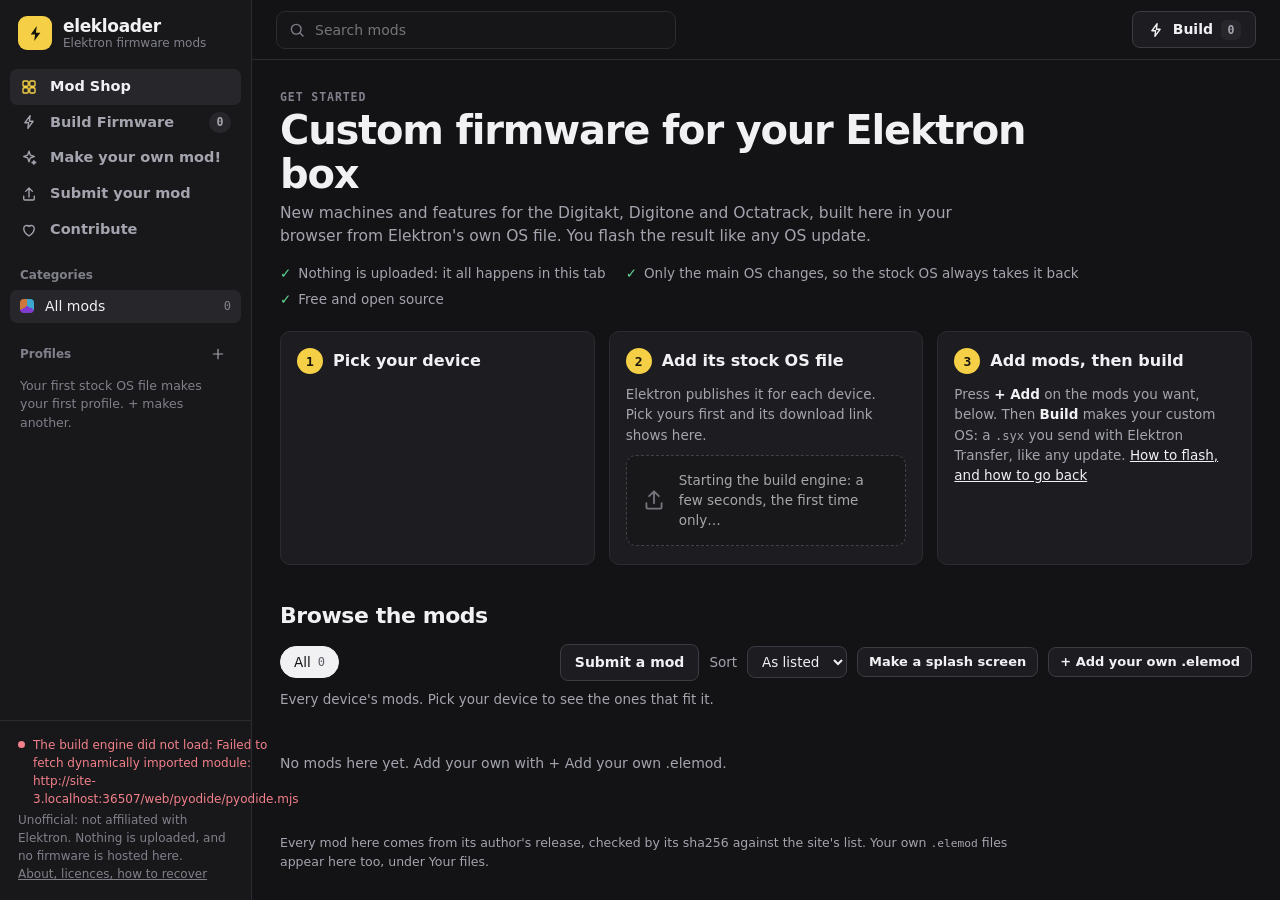
==== commit 28cfc21a: "Merge remote-tracking branch 'origin/core-ar2-0.13' into core-ar2-0.13-voice-skip # Conflicts: #	doc" ====
--- a/web/index.html
+++ b/web/index.html
@@ -23,14 +23,23 @@
     <span class="mark"><svg viewBox="0 0 24 24" aria-hidden="true"><path d="M13.5 3.5 6.5 13h5l-1 7.5 7-9.5h-5z"/></svg></span>
     <span class="brand-text"><strong>elekloader</strong><small>Elektron firmware mods</small></span></a>
   <nav class="side-nav">
-    <a class="nav-link" id="nav-library" href="#library">
-      <svg class="ico" viewBox="0 0 24 24" aria-hidden="true"><rect x="4" y="4" width="7" height="7" rx="1.5"/><rect x="13" y="4" width="7" height="7" rx="1.5"/><rect x="4" y="13" width="7" height="7" rx="1.5"/><rect x="13" y="13" width="7" height="7" rx="1.5"/></svg>Mods</a>
+    <a class="nav-link shop-only" id="nav-library" href="#library">
+      <svg class="ico" viewBox="0 0 24 24" aria-hidden="true"><rect x="4" y="4" width="7" height="7" rx="1.5"/><rect x="13" y="4" width="7" height="7" rx="1.5"/><rect x="4" y="13" width="7" height="7" rx="1.5"/><rect x="13" y="13" width="7" height="7" rx="1.5"/></svg>Mod Shop</a>
+    <!-- the shop's sections (shop/sections.json), one link each, and under the open one its pages
+         (its mods, its tools such as the Splash screen maker): app.js renderSections -->
+    <div class="shop-only" id="nav-sections"></div>
+    <!-- the builder page (build_web.py --page builder): the shop is a site of its own; app.js sets each
+         data-shop-link's address from <html data-shop-url> -->
+    <a class="nav-link shop-link builder-only" data-shop-link href="https://elekloader.github.io/shop/">
+      <svg class="ico" viewBox="0 0 24 24" aria-hidden="true"><rect x="4" y="4" width="7" height="7" rx="1.5"/><rect x="13" y="4" width="7" height="7" rx="1.5"/><rect x="4" y="13" width="7" height="7" rx="1.5"/><rect x="13" y="13" width="7" height="7" rx="1.5"/></svg>Mod Shop<span class="shop-out" aria-hidden="true">&#8599;</span></a>
     <a class="nav-link" id="nav-build" href="#build">
-      <svg class="ico" viewBox="0 0 24 24" aria-hidden="true"><path d="M13.5 3.5 6.5 13h5l-1 7.5 7-9.5h-5z"/></svg>Build<span class="badge" id="nav-count">0</span></a>
+      <svg class="ico" viewBox="0 0 24 24" aria-hidden="true"><path d="M13.5 3.5 6.5 13h5l-1 7.5 7-9.5h-5z"/></svg>Build Firmware<span class="badge" id="nav-count">0</span></a>
+    <a class="nav-link" id="nav-make" href="#make">
+      <svg class="ico" viewBox="0 0 24 24" aria-hidden="true"><path d="M12 3l1.8 5.2L19 10l-5.2 1.8L12 17l-1.8-5.2L5 10l5.2-1.8zM18.5 15.5l.7 1.8 1.8.7-1.8.7-.7 1.8-.7-1.8-1.8-.7 1.8-.7z"/></svg>Make your own mod!</a>
+    <a class="nav-link shop-only" id="nav-submit" href="#submit">
+      <svg class="ico" viewBox="0 0 24 24" aria-hidden="true"><path d="M12 16V4m0 0L7.5 8.5M12 4l4.5 4.5M5 15v3.5A1.5 1.5 0 0 0 6.5 20h11a1.5 1.5 0 0 0 1.5-1.5V15"/></svg>Submit your mod</a>
     <a class="nav-link" id="nav-contribute" href="#contribute">
       <svg class="ico" viewBox="0 0 24 24" aria-hidden="true"><path d="M12 20s-7-4.4-7-10a4 4 0 0 1 7-2.6A4 4 0 0 1 19 10c0 5.6-7 10-7 10z"/></svg>Contribute</a>
-    <a class="nav-link" href="mods.html" title="The +Drive mods on a unit running a build with the Drive Loader, over USB MIDI">
-      <svg class="ico" viewBox="0 0 24 24" aria-hidden="true"><rect x="5" y="4" width="14" height="16" rx="2"/><path d="M9 9h6M9 13h6M9 17h3"/></svg>+Drive mods</a>
     <!-- Contribute's pages, under it while it is open (the page's own row of links does the same on a phone) -->
     <div class="side-sub" id="nav-csub" hidden>
       <a class="sub-link" href="#contribute" data-cpage="overview">Overview</a>
@@ -39,8 +48,8 @@
       <a class="sub-link" href="#contribute/pr" data-cpage="pr">Your first pull request</a>
       <a class="sub-link" href="#contribute/test" data-cpage="test">Test before you flash</a>
     </div>
-    <h3 class="side-h">Categories</h3>
-    <ul class="side-list" id="nav-types"></ul>
+    <h3 class="side-h shop-only">Categories</h3>
+    <ul class="side-list shop-only" id="nav-types"></ul>
     <h3 class="side-h">Profiles
       <button type="button" class="round" id="save-profile" title="New profile: a stock OS and its mods" aria-label="New profile">
         <svg class="ico" viewBox="0 0 24 24" aria-hidden="true"><path d="M12 5v14M5 12h14"/></svg></button></h3>
@@ -54,8 +63,9 @@
 </aside>
 
 <header class="topbar" id="topbar">
-  <label class="search"><svg class="ico" viewBox="0 0 24 24" aria-hidden="true"><circle cx="11" cy="11" r="6.5"/><path d="m16 16 4 4"/></svg>
+  <label class="search shop-only"><svg class="ico" viewBox="0 0 24 24" aria-hidden="true"><circle cx="11" cy="11" r="6.5"/><path d="m16 16 4 4"/></svg>
     <input type="search" id="search" placeholder="Search mods" aria-label="Search mods" autocomplete="off"></label>
+  <a class="btn shop-btn builder-only" data-shop-link href="https://elekloader.github.io/shop/"><svg class="ico" viewBox="0 0 24 24" aria-hidden="true"><rect x="4" y="4" width="7" height="7" rx="1.5"/><rect x="13" y="4" width="7" height="7" rx="1.5"/><rect x="4" y="13" width="7" height="7" rx="1.5"/><rect x="13" y="13" width="7" height="7" rx="1.5"/></svg>Browse the Mod Shop</a>
   <span class="grow"></span>
   <a class="btn outline" href="#build" id="cfg-btn">
     <svg class="ico" viewBox="0 0 24 24" aria-hidden="true"><path d="M13.5 3.5 6.5 13h5l-1 7.5 7-9.5h-5z"/></svg>Build<span class="count" id="cfg-count">0</span></a>
@@ -99,14 +109,14 @@
     <!-- with a stock file in: where you are, and what's next -->
     <header class="page-head" id="lib-head" hidden>
       <p class="eyebrow" id="lib-eyebrow">Library</p>
-      <h1 id="lib-title">Mods</h1>
+      <h1 id="lib-title">Mod Shop</h1>
       <div class="next" id="next"></div>
     </header>
     <h2 class="list-h" id="list-title">Browse the mods</h2>
     <div class="filters">
       <span class="chips" id="device-buttons" role="group" aria-label="Device"></span>
       <span class="grow"></span>
-      <a class="btn outline submit-mod" href="https://github.com/elekloader/elekloader/issues/new?template=submit-mod.yml" target="_blank" rel="noopener"
+      <a class="btn outline submit-mod" href="https://github.com/elekloader/shop/issues/new?template=submit-mod.yml" data-shop-form="submit-mod.yml" target="_blank" rel="noopener"
          title="Made a mod? Submit its GitHub release: a check runs on it, and a maintainer adds it to the shop.">Submit a mod</a>
       <label class="inline" for="f-sort">Sort</label>
       <select id="f-sort">
@@ -114,10 +124,12 @@
         <option value="name">Name</option>
         <option value="device">Device</option>
       </select>
+      <a class="btn outline small" href="#splash" title="Your own picture or animation on the boot screen, made into a mod here">Make a splash screen</a>
       <button type="button" class="btn outline small" id="add-mods">+ Add your own .elemod</button>
       <input type="file" id="mod-files" accept=".elemod,.dtmod" multiple hidden>
     </div>
     <p class="device-note" id="device-note"></p>
+    <div class="section-promos" id="lib-sections"></div>
     <div class="shelves" id="lib-cards"></div>
     <p class="muted small lib-foot">Every mod here comes from its author's release, checked by its sha256
       against the site's list. Your own <code>.elemod</code> files appear here too, under Your files.</p>
@@ -329,6 +341,300 @@
       <p class="next">Back to the <a href="#contribute">to-do list and the leaderboard</a></p>
     </article>
   </section>
+
+  <section class="view" id="view-make" aria-labelledby="make-title" hidden>
+    <article class="guide-page">
+      <header class="page-head">
+        <p class="eyebrow">Never made one before?</p>
+        <h1 id="make-title">Make your own mod!</h1>
+        <p class="sub">You don't have to be a programmer. Tell an AI coding agent what kind of sound you want: it
+          writes the code, checks it on your computer, and builds a firmware file you can try on your unit. This page
+          is what a mod is, what you need, what to ask, and what to expect.</p>
+      </header>
+      <p class="callout">Just want your own picture on the boot screen? The <a href="#splash">Splash screen maker</a>
+        makes that mod right here, from a PNG or a GIF, with no agent and no setup.</p>
+
+      <h2>What is a mod?</h2>
+      <p>A mod is a small file (<code>.elemod</code>) that adds something to your Elektron's operating system: a new
+        sound machine, an effect, a change to a screen. You pick mods in the <a href="#library">Mod Shop</a>, and
+        <a href="#build">Build Firmware</a> combines them with Elektron's own OS file into a normal update (a
+        <code>.syx</code>) that you send to your unit like any other. Making a mod means making one of those small
+        files.</p>
+
+      <h2>The easiest first mod: a sound machine</h2>
+      <p>A <strong>machine</strong> is a new sound source: its name, its knobs, the pages they sit on, and the code that
+        makes the sound. You write it once, in a few dozen lines of C, and the same file builds for the
+        <strong>Digitakt</strong> (OS 1.54), the <strong>Digitone</strong> and Digitone Keys (OS 1.44) and, without
+        sound code for now, the <strong>Digitone II</strong> (OS 1.12). Your agent writes those lines; you decide what
+        it should sound like. This part of elekloader (the SDK) is an alpha: it can change, and a mod may need
+        rebuilding when it does.</p>
+      <p>Wanting something else, such as an effect, a new screen or a change for another device? Tell the agent
+        that, and it will start from the right template. The <a href="#contribute/start">developer's guide</a> is the
+        longer route.</p>
+
+      <h2>What you need</h2>
+      <ul>
+        <li><strong>A coding agent</strong> that can run commands on your computer (Claude Code, Codex and others).
+          It does the installing and the typing; you stay in charge.</li>
+        <li><strong>Python 3.9 or newer and git.</strong> The agent can install them and the rest; setup is the part
+          that takes longest.</li>
+        <li><strong>Your device's stock OS file,</strong> the one you download from Elektron.
+          <a href="https://github.com/elekloader/elekloader/blob/main/docs/INSTALL.md#the-stock-os-file" rel="noreferrer" target="_blank">Where to get it</a>.
+          It stays on your computer: never put it in a repository.</li>
+        <li><strong>A cross compiler,</strong> to turn the C into code your unit runs. The agent installs it (on
+          Windows it works inside WSL).</li>
+        <li><strong>A backup plan:</strong> the stock OS file also puts your unit back as it was.
+          <a href="https://github.com/elekloader/elekloader#flash-it" rel="noreferrer" target="_blank">How to flash, and how to go back</a></li>
+      </ul>
+
+      <h2>Start here: paste this to your agent</h2>
+      <pre class="prompt"><code id="make-prompt">I'm new to this and want to make my first elekloader mod: a new sound machine for my Elektron. I'm not a programmer, so explain things plainly and do the setup for me. Start by asking me which device and OS version I have and what kind of sound I want. Then clone https://github.com/elekloader/elekloader, read AGENTS.md and docs/SDK.md, and install whatever is missing (Python 3.9 or newer, git, the ColdFire cross compiler; on Windows use WSL). Copy examples/sdk-hello-world as the starting point, write my machine in C, and run it on my computer with python -m elekloader.sdk.sdk_alpha_host before you build anything. Ask me where my stock OS file is (the .syx I downloaded from Elektron); never copy it into the repository or commit it. Build, lint and patch as docs/SDK.md says, then give me the .syx and plain instructions for trying it, including how to get back to stock. Never flash my device yourself. When I'm happy with it, help me put the mod in its own GitHub repository and send me to the Submit your mod tab.</code></pre>
+      <p><button type="button" class="btn primary small" id="copy-make">Copy the prompt</button>
+        <span class="muted small" id="make-note" role="status"></span></p>
+
+      <h2>What happens next</h2>
+      <ol class="steps">
+        <li><strong>The agent asks you</strong> which device and OS you have, and what you'd like to hear: "a fat saw
+          with a tune knob", "a noisy hi-hat", "something that sounds broken".</li>
+        <li><strong>It writes your machine</strong> and runs it on your computer. That check prints each knob's label
+          and the sound's level and pitch (no audio yet), so mistakes show up before anything is built.</li>
+        <li><strong>It builds a firmware file</strong> from your stock OS file, your mod and the pieces it needs, and
+          checks that they fit together. You get a <code>.syx</code>.</li>
+        <li><strong>You try it.</strong> First in the emulator if you like
+          (<a href="#contribute/test">Test before you flash</a>), then on your unit. The sound is the part only you
+          can judge, so tell the agent what to change and it will rebuild.</li>
+        <li><strong>You share it,</strong> when it's good: <a href="#submit">Submit your mod</a>.</li>
+      </ol>
+
+      <h2>Good to know</h2>
+      <ul>
+        <li><strong>Only the main OS changes.</strong> The bootloader stays stock, so the stock OS file always gets a
+          unit back. Flashing custom firmware is still at your own risk, and elekloader isn't affiliated with Elektron.</li>
+        <li><strong>Ask the agent to explain.</strong> "What does this line do?" and "what could go wrong on the
+          unit?" are good questions at any step.</li>
+        <li><strong>Say what you haven't tested.</strong> If it only ran in the emulator, say so when you share it:
+          "not yet on a unit" is a fine answer.</li>
+      </ul>
+
+      <h2>Links</h2>
+      <ul class="ways">
+        <li><strong>The SDK guide</strong>: a complete machine, every field, the commands.
+          <a href="https://github.com/elekloader/elekloader/blob/main/docs/SDK.md" rel="noreferrer" target="_blank">Shared machine SDK</a></li>
+        <li><strong>The rules for coding agents</strong>, which your agent reads.
+          <a href="https://github.com/elekloader/elekloader/blob/main/AGENTS.md" rel="noreferrer" target="_blank">AGENTS.md</a></li>
+        <li><strong>Other kinds of mod</strong>: effects, screens, a change of a byte or two.
+          <a href="https://github.com/elekloader/elekloader/blob/main/docs/ADAPTING.md" rel="noreferrer" target="_blank">Adapting your mod</a></li>
+        <li><strong>Stuck?</strong> Ask on the issues; say what you tried and what it printed.
+          <a href="https://github.com/elekloader/elekloader/issues" rel="noreferrer" target="_blank">The issues</a></li>
+      </ul>
+      <p class="next">Next: <a href="#submit">Submit your mod</a></p>
+    </article>
+  </section>
+
+  <!-- the Splash screen maker (splash.js, loaded when the view first opens; gif.js decodes GIFs) -->
+  <section class="view" id="view-splash" aria-labelledby="splash-title" hidden>
+    <header class="page-head">
+      <p class="eyebrow" id="splash-eyebrow">No coding needed</p>
+      <h1 id="splash-title">Splash screen maker</h1>
+      <p class="sub">Put your own picture or animation on the boot screen. Drop in a PNG or a GIF, adjust it until the
+        preview looks right, and it becomes a mod: add it to your build like any other. For the Digitakt and the
+        Digitone / Digitone Keys. Your picture stays in this tab: nothing is uploaded.</p>
+    </header>
+    <nav class="cnav chips secnav" data-secnav aria-label="This section's pages"></nav>
+    <div class="splash-grid">
+      <div class="col">
+        <section class="step" aria-labelledby="sp-h1">
+          <h2 id="sp-h1"><span class="n">01</span>Your picture</h2>
+          <div class="drop mini" id="sp-drop" tabindex="0" role="button" aria-describedby="sp-drop-text">
+            <svg class="drop-ico" viewBox="0 0 24 24" aria-hidden="true"><rect x="3.5" y="5" width="17" height="14" rx="2"/><circle cx="9" cy="10" r="1.8"/><path d="m20.5 16-5-5-8 8"/></svg>
+            <span id="sp-drop-text"><strong>Drop a PNG or a GIF here</strong>, or click to choose one. JPEG and WebP work
+              too. An animated GIF plays as it does in a browser.</span>
+          </div>
+          <input type="file" id="sp-file" accept="image/png,image/gif,image/jpeg,image/webp,.png,.gif,.jpg,.jpeg,.webp" hidden>
+          <p class="bad small" id="sp-error" role="alert" hidden></p>
+          <p class="muted small" id="sp-source" hidden></p>
+          <p class="small"><button type="button" class="linkish muted" id="sp-sample">No picture handy? Try a sample.</button></p>
+        </section>
+
+        <section class="step sp-preview-step" aria-labelledby="sp-h2">
+          <h2 id="sp-h2"><span class="n">02</span>Preview<span class="tally" id="sp-tally"></span></h2>
+          <div class="oled" id="sp-oled">
+            <canvas id="sp-screen" width="128" height="64" role="img" aria-label="The boot screen, as your unit will show it"></canvas>
+            <p class="oled-empty" id="sp-empty">Your picture appears here, 128 × 64 pixels in black and white, as the
+              screen shows it.</p>
+          </div>
+          <div class="sp-player" id="sp-player" hidden>
+            <button type="button" class="btn outline small" id="sp-play" aria-pressed="true">Pause</button>
+            <input type="range" id="sp-scrub" min="0" max="0" step="1" value="0" aria-label="Position in the animation">
+            <span class="mono small muted" id="sp-time"></span>
+          </div>
+          <p class="muted small" id="sp-facts"></p>
+          <p class="warn small" id="sp-warn" hidden></p>
+        </section>
+      </div>
+
+      <div class="col">
+        <section class="step" aria-labelledby="sp-h3">
+          <h2 id="sp-h3"><span class="n">03</span>Adjust<button type="button" class="btn outline small sp-reset" id="sp-reset">Reset</button></h2>
+          <div class="sp-controls" id="sp-controls">
+            <fieldset class="sp-group">
+              <legend>Fit</legend>
+              <div class="seg" role="radiogroup" aria-label="Fit">
+                <label><input type="radio" name="sp-fit" value="fit" checked><span>Fit</span></label>
+                <label><input type="radio" name="sp-fit" value="fill"><span>Fill</span></label>
+                <label><input type="radio" name="sp-fit" value="stretch"><span>Stretch</span></label>
+              </div>
+            </fieldset>
+            <label class="sp-range">Zoom <output id="sp-zoom-v">100%</output>
+              <input type="range" id="sp-zoom" min="25" max="400" step="5" value="100"></label>
+            <label class="sp-range">Move left / right <output id="sp-dx-v">0</output>
+              <input type="range" id="sp-dx" min="-128" max="128" step="1" value="0"></label>
+            <label class="sp-range">Move up / down <output id="sp-dy-v">0</output>
+              <input type="range" id="sp-dy" min="-64" max="64" step="1" value="0"></label>
+            <fieldset class="sp-group">
+              <legend>Black and white</legend>
+              <div class="seg" role="radiogroup" aria-label="How shades become black and white">
+                <label><input type="radio" name="sp-dither" value="threshold" checked><span>Sharp</span></label>
+                <label><input type="radio" name="sp-dither" value="floyd"><span>Dither</span></label>
+                <label><input type="radio" name="sp-dither" value="atkinson"><span>Atkinson</span></label>
+                <label><input type="radio" name="sp-dither" value="bayer"><span>Pattern</span></label>
+              </div>
+            </fieldset>
+            <label class="sp-range">Threshold <output id="sp-threshold-v">128</output>
+              <input type="range" id="sp-threshold" min="1" max="254" step="1" value="128"></label>
+            <label class="sp-range">Brightness <output id="sp-bright-v">0</output>
+              <input type="range" id="sp-bright" min="-100" max="100" step="1" value="0"></label>
+            <label class="sp-range">Contrast <output id="sp-contrast-v">0</output>
+              <input type="range" id="sp-contrast" min="-100" max="100" step="1" value="0"></label>
+            <div class="sp-checks">
+              <label><input type="checkbox" id="sp-invert"> Invert</label>
+              <label><input type="checkbox" id="sp-bgwhite"> Transparent parts lit</label>
+            </div>
+            <div class="sp-anim" id="sp-anim" hidden>
+              <label class="sp-range">Speed <output id="sp-speed-v">1×</output>
+                <input type="range" id="sp-speed" min="0" max="8" step="1" value="4"></label>
+              <div class="sp-checks">
+                <label><input type="checkbox" id="sp-loop" checked> Loop</label>
+              </div>
+            </div>
+          </div>
+        </section>
+
+        <section class="step" aria-labelledby="sp-h4">
+          <h2 id="sp-h4"><span class="n">04</span>Make the mod</h2>
+          <div class="sp-out">
+            <label class="field">Its name
+              <input id="sp-title" maxlength="40" placeholder="My splash" autocomplete="off"></label>
+            <label class="field"><span>Your name <span class="muted">(optional)</span></span>
+              <input id="sp-author" maxlength="60" autocomplete="off"></label>
+            <label class="field">For
+              <select id="sp-target"></select></label>
+          </div>
+          <p class="muted small" id="sp-target-note"></p>
+          <div class="sheet-acts">
+            <button type="button" class="btn primary" id="sp-add" disabled>Add to my build</button>
+            <button type="button" class="btn outline" id="sp-download" disabled>Download .elemod</button>
+          </div>
+          <p class="small" id="sp-status" role="status"></p>
+          <div class="recovery sp-note">
+            <h3>Good to know</h3>
+            <p>Your splash is shown while the unit starts up, in place of Elektron's intro animation: about 3.3
+              seconds, at 15 frames a second. Then the screen carries on as usual. It needs the core mod, which comes
+              with it, and only one splash mod can go in a build.</p>
+            <p>To go back, build without it, or send Elektron's own OS file to your unit.</p>
+          </div>
+        </section>
+      </div>
+    </div>
+  </section>
+
+  <!-- a section of the shop (#s/<id>, shop/sections.json): whole repositories' mods, one shelf a pack -->
+  <section class="view" id="view-section" aria-labelledby="sec-title" hidden>
+    <header class="page-head sec-head">
+      <div class="head-text">
+        <p class="eyebrow"><a href="#library">Mod Shop</a> / Section</p>
+        <h1 id="sec-title">Loading…</h1>
+        <p class="sub" id="sec-sub"></p>
+      </div>
+    </header>
+    <nav class="cnav chips secnav" data-secnav aria-label="This section's pages"></nav>
+    <div class="filters">
+      <span class="chips" id="sec-devices" role="group" aria-label="Device"></span>
+    </div>
+    <div class="shelves" id="sec-packs"></div>
+  </section>
+
+  <section class="view" id="view-submit" aria-labelledby="submit-title" hidden>
+    <article class="guide-page">
+      <header class="page-head">
+        <p class="eyebrow">Share your mod</p>
+        <h1 id="submit-title">Submit your mod</h1>
+        <p class="sub">Put your <code>.elemod</code> files in a release on your own GitHub repository, send one form,
+          and a bot checks them and opens the pull request for you. No files go into elekloader's repository, and
+          there are no evidence files or screenshots to make.</p>
+      </header>
+
+      <h2>Using an AI agent?</h2>
+      <p>Most people do. Paste this to your agent. It can do the whole thing from the command line: build, release,
+        submit, and read the bot's answer.</p>
+      <pre class="prompt"><code id="agent-prompt">Submit my elekloader mod to the Elekloader Shop. First read the section "Using an AI agent" of https://github.com/elekloader/elekloader/blob/main/docs/SHOP.md and follow it. In short: build the .elemod files for each OS version I support, publish them in a GitHub release on my repository, then open a "Submit a mod" issue on elekloader/shop with gh issue create. A bot checks the issue and opens the pull request, so don't open one yourself. Before you publish or submit anything, show me the release notes, the summary and the "Tested on a unit" text, and wait for my OK: I am the one declaring that I wrote the mod (or its licence lets it be passed on) and that the files hold no Elektron firmware. Then read the bot's comment on the issue and fix whatever it refuses.</code></pre>
+      <p><button type="button" class="btn primary small" id="copy-prompt">Copy the prompt</button>
+        <span class="muted small" id="copy-note" role="status"></span></p>
+      <p>The agent needs GitHub's command line tool (<code>gh</code>), signed in as you. You stay in charge of two
+        things it will ask you: what ran on a real unit, and that the mod is yours to share.</p>
+
+      <h2>What you need</h2>
+      <ul>
+        <li><strong>Your <code>.elemod</code> files,</strong> one for each OS version the mod supports.
+          <a href="https://github.com/elekloader/elekloader/blob/main/docs/ADAPTING.md" rel="noreferrer" target="_blank">Adapting your mod</a>
+          builds them.</li>
+        <li><strong>A GitHub repository</strong> to hold them in a release (a pre-release is fine for a beta).</li>
+        <li><strong>A licence the shop can pass on:</strong> MIT, GPL, LGPL, BSD, Apache-2.0, MPL-2.0, ISC, 0BSD, CC0 or
+          the Unlicense, named in your <code>mod.json</code> or on the form.</li>
+        <li><strong>No Elektron firmware</strong> in the files: your mod's own code only.</li>
+      </ul>
+
+      <h2>The steps</h2>
+      <ol class="steps">
+        <li><strong>Release.</strong> Publish a GitHub release on your repository with the <code>.elemod</code> files
+          attached. One command builds, releases and prints the form's address:
+          <pre><code>python -m elekloader.sdk.publish my-mod --stock Digitakt_OS1.53.syx --no-browser \
+    --summary "One sentence." --tested "What ran on a unit, and what not yet."</code></pre></li>
+        <li><strong>Submit.</strong> Open the form (or have your agent run <code>gh issue create</code>): your
+          repository, the release tag, a one-sentence summary, and what you've tested on a unit. "Not yet" is a fine
+          answer.</li>
+        <li><strong>Read the bot's comment.</strong> It checks each file's checksum, licence, OS, and that the shop has
+          what the mod needs. If it refuses something it says why; fix it and edit the issue, and it checks again.</li>
+        <li><strong>A maintainer merges</strong> the pull request the bot opened, and the next deploy puts your mod on
+          the Mod Shop.</li>
+      </ol>
+      <p><a class="btn primary" href="https://github.com/elekloader/shop/issues/new?template=submit-mod.yml" data-shop-form="submit-mod.yml" target="_blank" rel="noopener">Open the Submit a mod form</a></p>
+
+      <h2>After it's in</h2>
+      <p><strong>Publish a release, and the shop takes it.</strong> Every day the shop looks for newer releases of the
+        mods it lists and takes the newer files, with the same checks. Updates are on by default. To decide yourself
+        which releases go in, tick the form's <strong>Updates</strong> box, or put
+        <code>Shop auto-update: off</code> in a release's notes. Lines <code>Shop summary: …</code> and
+        <code>Tested on a unit: …</code> in the notes change your card's text.</p>
+
+      <h2>Links</h2>
+      <ul class="ways">
+        <li><strong>The full guide</strong>, with every refusal and its fix, and the steps for agents.
+          <a href="https://github.com/elekloader/elekloader/blob/main/docs/SHOP.md" rel="noreferrer" target="_blank">Your mod in the shop</a></li>
+        <li><strong>The rules for coding agents</strong>: the commands, and what "done" means.
+          <a href="https://github.com/elekloader/elekloader/blob/main/AGENTS.md" rel="noreferrer" target="_blank">AGENTS.md</a></li>
+        <li><strong>Build your <code>.elemod</code></strong> for each OS version.
+          <a href="https://github.com/elekloader/elekloader/blob/main/docs/ADAPTING.md" rel="noreferrer" target="_blank">Adapting your mod</a></li>
+        <li><strong>Take a mod out</strong> of the shop.
+          <a href="https://github.com/elekloader/shop/issues/new?template=remove-mod.yml" data-shop-form="remove-mod.yml" rel="noreferrer" target="_blank">Remove a mod form</a></li>
+        <li><strong>Stuck?</strong> Leave a comment on your issue and a maintainer will look.
+          <a href="https://github.com/elekloader/elekloader/issues" rel="noreferrer" target="_blank">The issues</a></li>
+      </ul>
+      <p class="muted small">The shop lists your files. Your code, your releases and your repository stay yours, and bug
+        reports for your mod go to your repository.</p>
+    </article>
+  </section>
+
   <section class="view" id="view-build" aria-labelledby="build-title" hidden>
     <header class="page-head head-build">
       <div class="tile" id="build-cover"><svg viewBox="0 0 24 24" aria-hidden="true"><path d="M13.5 3.5 6.5 13h5l-1 7.5 7-9.5h-5z"/></svg></div>
@@ -338,6 +644,12 @@
         <p class="sub" id="build-sub">Drop in your stock OS file, check the mods you ticked, and build.</p>
       </div>
     </header>
+    <a class="shop-banner builder-only" data-shop-link href="https://elekloader.github.io/shop/">
+      <span class="banner-ico" aria-hidden="true"><svg class="ico" viewBox="0 0 24 24" aria-hidden="true"><rect x="4" y="4" width="7" height="7" rx="1.5"/><rect x="13" y="4" width="7" height="7" rx="1.5"/><rect x="4" y="13" width="7" height="7" rx="1.5"/><rect x="13" y="13" width="7" height="7" rx="1.5"/></svg></span>
+      <span class="promo-text"><strong>Looking for mods? They're in the elekloader Mod Shop.</strong>
+        <span>Over a hundred mods for the Digitakt, Digitone, Octatrack, Analog Rytm and more: pick them there and
+          build in the same place. This page builds with <code>.elemod</code> files you already have.</span></span>
+      <span class="btn primary">Open the Mod Shop</span></a>
     <div class="build-grid">
       <div class="col">
         <section class="step" id="step-stock">
@@ -423,10 +735,16 @@
 </main>
 
 <nav class="tabbar" aria-label="Views">
-  <a class="tab" id="tab-library" href="#library">
-    <svg class="ico" viewBox="0 0 24 24" aria-hidden="true"><rect x="4" y="4" width="7" height="7" rx="1.5"/><rect x="13" y="4" width="7" height="7" rx="1.5"/><rect x="4" y="13" width="7" height="7" rx="1.5"/><rect x="13" y="13" width="7" height="7" rx="1.5"/></svg>Mods</a>
+  <a class="tab builder-only" data-shop-link href="https://elekloader.github.io/shop/">
+    <svg class="ico" viewBox="0 0 24 24" aria-hidden="true"><rect x="4" y="4" width="7" height="7" rx="1.5"/><rect x="13" y="4" width="7" height="7" rx="1.5"/><rect x="4" y="13" width="7" height="7" rx="1.5"/><rect x="13" y="13" width="7" height="7" rx="1.5"/></svg>Shop</a>
+  <a class="tab shop-only" id="tab-library" href="#library">
+    <svg class="ico" viewBox="0 0 24 24" aria-hidden="true"><rect x="4" y="4" width="7" height="7" rx="1.5"/><rect x="13" y="4" width="7" height="7" rx="1.5"/><rect x="4" y="13" width="7" height="7" rx="1.5"/><rect x="13" y="13" width="7" height="7" rx="1.5"/></svg>Mod Shop</a>
   <a class="tab" id="tab-build" href="#build">
-    <svg class="ico" viewBox="0 0 24 24" aria-hidden="true"><path d="M13.5 3.5 6.5 13h5l-1 7.5 7-9.5h-5z"/></svg>Build<span class="badge" id="tab-count">0</span></a>
+    <svg class="ico" viewBox="0 0 24 24" aria-hidden="true"><path d="M13.5 3.5 6.5 13h5l-1 7.5 7-9.5h-5z"/></svg>Build Firmware<span class="badge" id="tab-count">0</span></a>
+  <a class="tab" id="tab-make" href="#make">
+    <svg class="ico" viewBox="0 0 24 24" aria-hidden="true"><path d="M12 3l1.8 5.2L19 10l-5.2 1.8L12 17l-1.8-5.2L5 10l5.2-1.8zM18.5 15.5l.7 1.8 1.8.7-1.8.7-.7 1.8-.7-1.8-1.8-.7 1.8-.7z"/></svg>Make</a>
+  <a class="tab shop-only" id="tab-submit" href="#submit">
+    <svg class="ico" viewBox="0 0 24 24" aria-hidden="true"><path d="M12 16V4m0 0L7.5 8.5M12 4l4.5 4.5M5 15v3.5A1.5 1.5 0 0 0 6.5 20h11a1.5 1.5 0 0 0 1.5-1.5V15"/></svg>Submit</a>
   <a class="tab" id="tab-contribute" href="#contribute">
     <svg class="ico" viewBox="0 0 24 24" aria-hidden="true"><path d="M12 20s-7-4.4-7-10a4 4 0 0 1 7-2.6A4 4 0 0 1 19 10c0 5.6-7 10-7 10z"/></svg>Contribute</a>
   <button type="button" class="tab" id="tab-about">
--- a/web/style.css
+++ b/web/style.css
@@ -193,6 +193,7 @@
 .drop.mini .drop-ico { flex: none; width: 26px; height: 26px; }
 .drop.mini.waiting { cursor: progress; opacity: 0.65; }
 .list-h { margin: 30px 0 12px; font-size: 22px; font-weight: 800; letter-spacing: -0.02em; }
+.submit-mod { white-space: nowrap; text-decoration: none; }
 /* with a stock file in: done, now, then */
 .next { display: flex; flex-wrap: wrap; align-items: center; gap: 8px; margin-top: 12px; }
 .next-step { display: inline-flex; align-items: center; gap: 6px; padding: 5px 12px; border-radius: 999px; border: 1px solid var(--line-2);
@@ -221,6 +222,9 @@
 .cover svg { position: absolute; inset: 0; width: 100%; height: 100%; }
 .cover .name { position: absolute; left: 14px; top: 11px; right: 14px; font-size: 19px; font-weight: 800; line-height: 1.1;
   letter-spacing: -0.03em; color: #fff; text-align: left; overflow-wrap: anywhere; text-shadow: 0 1px 8px rgba(0, 0, 0, 0.25); }
+/* an author's thumbnail: the screen, 128x64 in two colours (packaging/thumbs.py), pixel for pixel */
+.cover.screen { background: #000; }
+.cover.screen canvas { position: absolute; inset: 0; width: 100%; height: 100%; image-rendering: pixelated; }
 .card.unavailable .cover { filter: grayscale(1) brightness(0.6); }
 .card.clashing { opacity: 0.55; }
 .card.clashing:hover { opacity: 0.85; transform: none; }
@@ -271,8 +275,9 @@
 .choice + .choice { margin-top: 6px; }
 .choice:has(input:checked) { border-color: var(--accent); background: var(--accent-soft); }
 .choice input { margin-top: 3px; accent-color: var(--accent); }
-.toast { position: fixed; left: 50%; bottom: 28px; transform: translateX(-50%); z-index: 20; max-width: calc(100vw - 32px);
-  background: var(--text); color: #131316; border-radius: 9px; padding: 9px 16px; font-weight: 600;
+#toasts { position: fixed; left: 50%; bottom: 28px; transform: translateX(-50%); z-index: 20; max-width: calc(100vw - 32px);
+  display: flex; flex-direction: column; align-items: center; gap: 8px; pointer-events: none; }
+.toast { background: var(--text); color: #131316; border-radius: 9px; padding: 9px 16px; font-weight: 600;
   box-shadow: 0 8px 24px rgba(0, 0, 0, 0.5); transition: opacity 0.5s; }
 .toast.gone { opacity: 0; }
 
@@ -416,6 +421,7 @@
 .guide-page pre { margin: 8px 0; padding: 10px 14px; background: var(--well); border: 1px solid var(--line); border-radius: 8px;
   overflow-x: auto; white-space: pre; }
 .guide-page pre code { color: var(--text); font-size: 12.5px; }
+.guide-page pre.prompt { white-space: pre-wrap; overflow-wrap: anywhere; user-select: all; }
 .guide-page :not(pre) > code { color: var(--accent); }
 .guide-page .steps > li { margin: 12px 0; }
 .guide-page .next { margin-top: 28px; padding-top: 14px; border-top: 1px solid var(--line); }
@@ -459,6 +465,82 @@
 .board li.top1 .rank { color: var(--accent); }
 .board li.top2 .rank, .board li.top3 .rank { color: var(--text); }
 
+/* ---- the shop's sections: the row in the Mod Shop that opens one, and its page ---- */
+.section-promos { display: grid; gap: 10px; margin-top: 18px; }
+.section-promos:empty { display: none; }
+.section-promo { display: flex; align-items: center; gap: 16px; padding: 12px 16px; border-radius: var(--r);
+  background: var(--surface); border: 1px solid var(--line); color: var(--text); transition: border-color 0.2s; }
+.section-promo:hover { border-color: var(--outline); text-decoration: none; }
+.promo-pics { display: flex; flex: none; }
+.promo-pic { display: block; width: 72px; aspect-ratio: 2 / 1; border-radius: 4px; overflow: hidden; background: #000;
+  border: 1px solid var(--line-2); }
+.promo-pic + .promo-pic { margin-left: -18px; box-shadow: -4px 0 8px rgba(0, 0, 0, 0.5); }
+.promo-pic canvas { display: block; width: 100%; height: 100%; image-rendering: pixelated; }
+.promo-text { display: flex; flex-direction: column; min-width: 0; line-height: 1.35; }
+.promo-text strong { font-size: 15.5px; }
+.promo-text span { color: var(--muted); font-size: 13px; }
+.promo-go { margin-left: auto; color: var(--accent); font-size: 20px; }
+.sec-head { display: flex; align-items: flex-end; gap: 18px; }
+.sec-head .head-text { flex: 1; }
+.sec-head .eyebrow a, #splash-eyebrow a { color: inherit; }
+.secnav { padding-top: 14px; }
+.secnav:empty { display: none; }
+.secnav .chip .n { margin-left: 6px; }
+.pack > h2 .pack-src { margin-left: auto; color: var(--faint); font: 12px var(--mono); }
+.pack-blurb { margin: -6px 0 12px; color: var(--muted); font-size: 13.5px; }
+@media (max-width: 760px) {
+  .sec-head { flex-direction: column; align-items: flex-start; }
+  .promo-pics .promo-pic:nth-child(n+3) { display: none; }
+  .promo-pic { width: 56px; }
+}
+
+/* ---- the Splash screen maker (splash.js) ---- */
+.splash-grid { display: grid; grid-template-columns: minmax(0, 1.15fr) minmax(0, 1fr); gap: 16px; align-items: start; }
+.callout { max-width: 760px; margin: 0 0 6px; padding: 11px 15px; border-radius: 8px; border: 1px solid rgba(245, 207, 69, 0.35);
+  background: var(--accent-soft); color: var(--text) !important; font-size: 14px !important; }
+.callout a { color: var(--accent-hi); text-decoration: underline; }
+.step > h2 .sp-reset { margin-left: auto; }
+.sp-controls { display: flex; flex-direction: column; gap: 12px; }
+.sp-group { margin: 0; padding: 0; border: 0; min-width: 0; }
+.sp-group legend { padding: 0; margin-bottom: 6px; color: var(--muted); font-size: 13px; }
+.seg { display: flex; flex-wrap: wrap; gap: 0; border: 1px solid var(--line-2); border-radius: 8px; overflow: hidden; width: fit-content; max-width: 100%; }
+.seg label { position: relative; cursor: pointer; }
+.seg input { position: absolute; opacity: 0; inset: 0; width: 100%; height: 100%; margin: 0; cursor: pointer; }
+.seg span { display: block; padding: 5px 13px; font-size: 13.5px; color: var(--muted); background: var(--well); border-right: 1px solid var(--line-2); }
+.seg label:last-child span { border-right: 0; }
+.seg input:checked + span { background: var(--text); color: #131316; font-weight: 600; }
+.seg input:focus-visible + span { outline: 2px solid var(--accent); outline-offset: -2px; }
+.sp-range { display: grid; grid-template-columns: minmax(0, 1fr) auto; gap: 2px 10px; color: var(--muted); font-size: 13px; }
+.sp-range output { color: var(--text); font: 12px var(--mono); }
+.sp-range input { grid-column: 1 / -1; width: 100%; margin: 0; accent-color: var(--accent); }
+.sp-range.off { opacity: 0.45; }
+.sp-checks { display: flex; flex-wrap: wrap; gap: 8px 20px; color: var(--muted); font-size: 13.5px; }
+.sp-checks label { display: inline-flex; align-items: center; gap: 8px; cursor: pointer; }
+.sp-anim { display: flex; flex-direction: column; gap: 12px; padding-top: 12px; border-top: 1px solid var(--line); }
+/* the screen: the panel's 128x64 pixels, scaled up whole, on a bezel */
+.oled { position: relative; padding: 14px; border-radius: 12px; background: #0b0b0d; border: 1px solid var(--line-2);
+  box-shadow: inset 0 2px 10px rgba(0, 0, 0, 0.7); }
+.oled canvas { display: block; width: 100%; height: auto; aspect-ratio: 2 / 1; image-rendering: pixelated; background: #000; }
+.oled-empty { position: absolute; inset: 14px; display: grid; place-items: center; margin: 0; padding: 18px; text-align: center;
+  color: var(--faint); font-size: 13px; }
+.sp-player { display: flex; align-items: center; gap: 12px; margin-top: 12px; }
+.sp-player input[type=range] { flex: 1; min-width: 0; accent-color: var(--accent); }
+.sp-player .btn { min-width: 74px; }
+#sp-facts { margin: 10px 0 0; }
+#sp-warn { margin: 6px 0 0; }
+.sp-out { display: grid; grid-template-columns: repeat(auto-fit, minmax(min(100%, 180px), 1fr)); gap: 0 12px; }
+.sp-out .field { margin-top: 0; margin-bottom: 10px; }
+.sp-out input, .sp-out select { width: 100%; }
+.sp-out input:not([type]) { font-family: var(--sans); color: var(--text); }
+#sp-target-note { margin: 0 0 12px; }
+.sp-note { margin-top: 14px; }
+.sp-note p { color: var(--muted); font-size: 13.5px; }
+#sp-status { margin: 0; }
+/* one column: the picture, its preview, the controls, then the mod */
+@media (max-width: 1180px) {
+  .splash-grid { grid-template-columns: minmax(0, 1fr); }
+}
+
 @media (prefers-reduced-motion: reduce) {
   *, *::before, *::after { animation: none !important; transition: none !important; }
 }
@@ -496,9 +578,32 @@
   .tabbar { display: flex; position: fixed; z-index: 10; left: 0; right: 0; bottom: 0; height: 62px;
     background: var(--side); border-top: 1px solid var(--line); }
   .tab { flex: 1; display: flex; flex-direction: column; align-items: center; justify-content: center; gap: 3px;
-    position: relative; border: 0; background: none; color: var(--muted); font-size: 11.5px; font-weight: 600; cursor: pointer; }
+    position: relative; border: 0; background: none; color: var(--muted); font-size: 11.5px; font-weight: 600; cursor: pointer;
+    padding: 0 2px; text-align: center; line-height: 1.1; }
   .tab .ico { width: 21px; height: 21px; }
   .tab:hover { text-decoration: none; color: var(--text); }
   .tab.on { color: var(--accent); }
   .tab .badge { position: absolute; top: 5px; left: calc(50% + 7px); min-width: 18px; line-height: 17px; font-size: 10.5px; padding: 0 5px; }
 }
+
+/* ---- the builder page (build_web.py --page builder, <html data-page="builder">): the shop's parts are hidden,
+   and its links lead to the shop's own site ---- */
+html:not([data-page="builder"]) .builder-only { display: none !important; }
+html[data-page="builder"] .shop-only { display: none !important; }
+.nav-link.shop-link { color: var(--accent); }
+.nav-link.shop-link .ico { color: var(--accent); }
+.shop-out { margin-left: auto; }
+.btn.shop-btn { background: var(--accent-soft); color: var(--accent); border: 1px solid var(--accent); }
+.btn.shop-btn:hover { background: var(--accent); color: var(--on-accent); text-decoration: none; }
+.shop-banner { display: flex; align-items: center; gap: 16px; margin: 0 0 22px; padding: 16px 18px;
+  border-radius: var(--r); background: var(--accent-soft); border: 1px solid var(--accent); color: var(--text); }
+.shop-banner:hover { text-decoration: none; border-color: var(--accent-hi); }
+.shop-banner .banner-ico .ico { width: 30px; height: 30px; color: var(--accent); }
+.shop-banner .promo-text strong { font-size: 16px; }
+.shop-banner .btn { margin-left: auto; flex: none; }
+@media (max-width: 720px) {
+  .shop-banner { flex-direction: column; align-items: flex-start; }
+  .shop-banner .banner-ico { display: none; }
+  .shop-banner .btn { margin-left: 0; }
+  .btn.shop-btn { padding-left: 10px; padding-right: 10px; }
+}
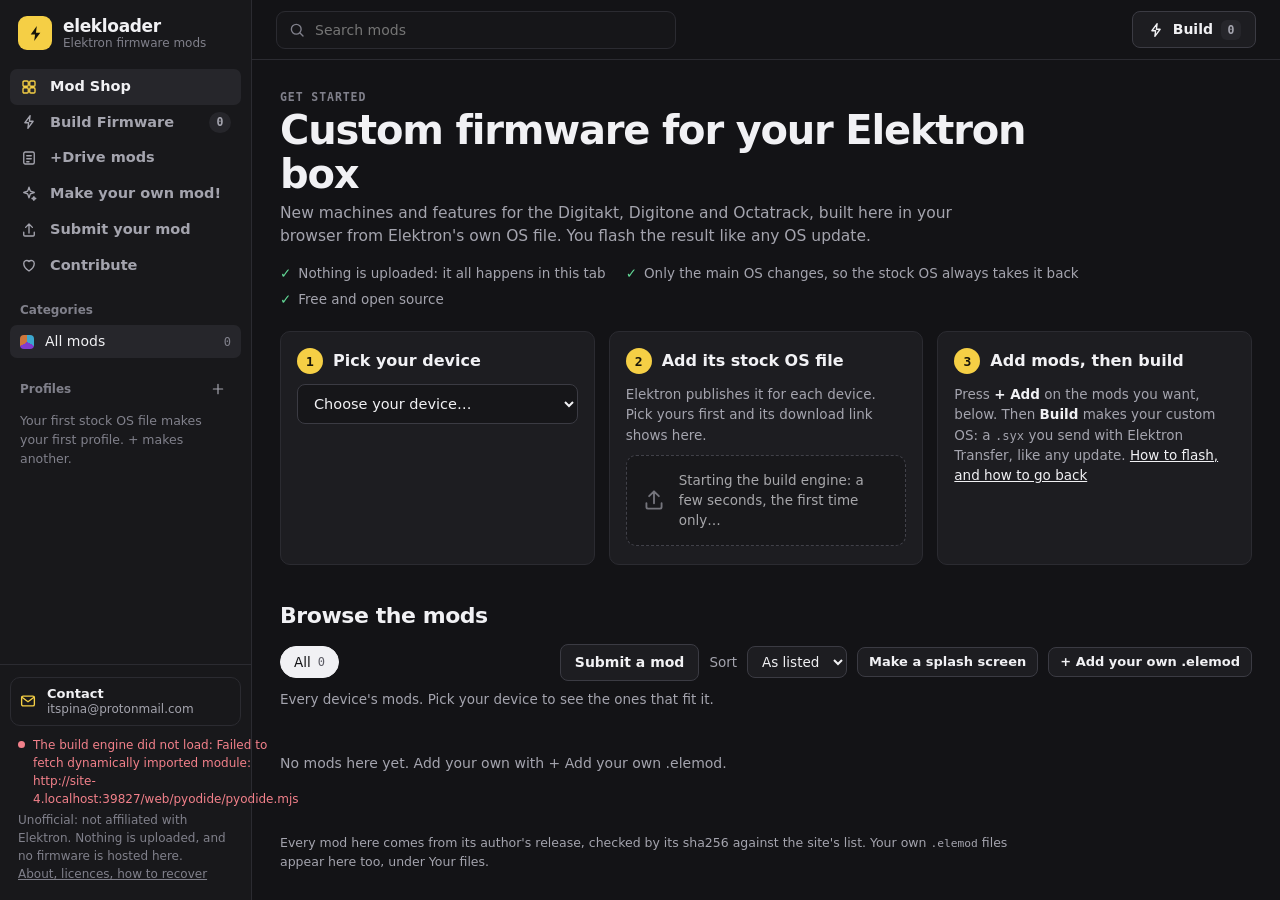
==== commit fb09ca3a: "Merge remote-tracking branch 'upstream/main' into core-ar2-0.16-dsp # Conflicts: #	docs/CORES.md #	m" ====
--- a/web/index.html
+++ b/web/index.html
@@ -12,6 +12,7 @@
 <meta name="description" content="Custom firmware for Elektron devices, built in your browser from your own stock OS file and the mods you choose. Nothing is uploaded.">
 <link rel="icon" href="data:image/svg+xml,%3Csvg xmlns='http://www.w3.org/2000/svg' viewBox='0 0 24 24'%3E%3Crect width='24' height='24' rx='6' fill='%23f5cf45'/%3E%3Cpath d='M13.5 3.5 6.5 13h5l-1 7.5 7-9.5h-5z' fill='%23161616'/%3E%3C/svg%3E">
 <meta name="theme-color" content="#131316">
+<meta name="engine" content="engine">
 <link rel="stylesheet" href="style.css">
 <script type="module" src="app.js"></script>
 </head>
@@ -34,6 +35,8 @@
       <svg class="ico" viewBox="0 0 24 24" aria-hidden="true"><rect x="4" y="4" width="7" height="7" rx="1.5"/><rect x="13" y="4" width="7" height="7" rx="1.5"/><rect x="4" y="13" width="7" height="7" rx="1.5"/><rect x="13" y="13" width="7" height="7" rx="1.5"/></svg>Mod Shop<span class="shop-out" aria-hidden="true">&#8599;</span></a>
     <a class="nav-link" id="nav-build" href="#build">
       <svg class="ico" viewBox="0 0 24 24" aria-hidden="true"><path d="M13.5 3.5 6.5 13h5l-1 7.5 7-9.5h-5z"/></svg>Build Firmware<span class="badge" id="nav-count">0</span></a>
+    <a class="nav-link" id="nav-drive" href="#drive" title="The +Drive mods on a unit running a build with the Drive Loader, over USB MIDI">
+      <svg class="ico" viewBox="0 0 24 24" aria-hidden="true"><rect x="5" y="4" width="14" height="16" rx="2"/><path d="M9 9h6M9 13h6M9 17h3"/></svg>+Drive mods</a>
     <a class="nav-link" id="nav-make" href="#make">
       <svg class="ico" viewBox="0 0 24 24" aria-hidden="true"><path d="M12 3l1.8 5.2L19 10l-5.2 1.8L12 17l-1.8-5.2L5 10l5.2-1.8zM18.5 15.5l.7 1.8 1.8.7-1.8.7-.7 1.8-.7-1.8-1.8-.7 1.8-.7z"/></svg>Make your own mod!</a>
     <a class="nav-link shop-only" id="nav-submit" href="#submit">
@@ -56,6 +59,9 @@
     <ul class="rows" id="side-rows"></ul>
   </nav>
   <div class="side-foot">
+    <a class="contact" href="mailto:itspina@protonmail.com" title="Email elekloader's maintainer">
+      <svg class="ico" viewBox="0 0 24 24" aria-hidden="true"><rect x="3.5" y="5.5" width="17" height="13" rx="2"/><path d="m4 7 8 6 8-6"/></svg>
+      <span>Contact<small>itspina@protonmail.com</small></span></a>
     <p class="engine" id="engine" role="status">Starting the build engine&hellip;</p>
     <p class="fine">Unofficial: not affiliated with Elektron. Nothing is uploaded, and no firmware is hosted
       here. <button type="button" class="linkish" id="about-open">About, licences, how to recover</button></p>
@@ -87,7 +93,8 @@
       <ol class="guide">
         <li class="gstep" id="g-device">
           <h2><span class="gnum">1</span>Pick your device</h2>
-          <div class="dev-tiles" id="dev-tiles" role="group" aria-label="Your device"></div>
+          <select class="dev-select" id="dev-select" aria-label="Your device"></select>
+          <p class="gtext" id="dev-os" hidden></p>
         </li>
         <li class="gstep" id="g-stock">
           <h2><span class="gnum">2</span>Add its stock OS file</h2>
@@ -635,6 +642,65 @@
     </article>
   </section>
 
+  <section class="view" id="view-drive" aria-labelledby="drive-title" hidden>
+    <header class="page-head">
+      <p class="eyebrow">+Drive mods</p>
+      <h1 id="drive-title">The mods on your unit</h1>
+      <p class="sub">For a unit running a build with the Drive Loader. This view reads the unit's build, lists its
+        <code>/mods</code> folder over USB MIDI, and uploads <code>.elemod</code> files into it and its folders after
+        checking them against that build. Which mods load is chosen on the unit. It writes nothing outside
+        <code>/mods</code>, and never flashes firmware.</p>
+    </header>
+    <div class="dm">
+      <section class="dm-card">
+        <div class="dm-row">
+          <label>Port <select id="dm-port" aria-label="MIDI port"></select></label>
+          <button type="button" class="btn primary" id="dm-connect-btn">Connect</button>
+          <span id="dm-conn" class="muted small" role="status"></span>
+        </div>
+      </section>
+
+      <section class="dm-card" id="dm-build" hidden>
+        <h2>The flashed build</h2>
+        <p id="dm-build-label" class="mono"></p>
+        <div class="dm-grid2">
+          <div><h3>Modules</h3><table class="dm-t" id="dm-modules"></table></div>
+          <div><h3>Room</h3><dl class="dm-kv" id="dm-room"></dl>
+            <details class="dm-spares" id="dm-spares"><summary>Spare entries per event</summary><table class="dm-t" id="dm-tables"></table></details></div>
+        </div>
+      </section>
+
+      <section class="dm-card" id="dm-files" hidden>
+        <h2>Mods on +Drive</h2>
+        <div class="dm-drop" id="dm-drop" tabindex="0">Drop <code>.elemod</code> files here, or
+          <label class="linkish">choose them<input type="file" id="dm-pick" accept=".elemod" multiple hidden></label>,
+          to upload into <code id="dm-into">/mods</code>.
+          Each is checked against the build before it is sent.</div>
+        <p id="dm-upload-msg" class="small" role="status"></p>
+        <div class="dm-browser">
+          <div class="dm-pane" id="dm-pane">
+            <div class="dm-row" id="dm-folder-bar"><nav class="dm-crumbs" id="dm-crumbs" aria-label="Folder"></nav>
+              <span class="dm-new"><input type="text" id="dm-new-folder" aria-label="New folder name" placeholder="folder name" maxlength="63" spellcheck="false">
+                <button type="button" class="dm-mini" id="dm-new-folder-btn">New folder</button></span></div>
+            <table class="dm-t" id="dm-file-list"></table>
+          </div>
+        </div>
+        <p class="muted small">Choose the build on the unit: SETTINGS &gt; GLOBAL &gt; MODS, LOAD TO BUILD. A mod in the build can't be deleted here; unload it there first.</p>
+      </section>
+
+      <section class="dm-card" id="dm-status" hidden>
+        <h2>The last boot</h2>
+        <pre class="mono dm-out" id="dm-status-text"></pre>
+      </section>
+
+      <section class="dm-card" id="dm-catalog" hidden>
+        <h2>The shop's mods for this build</h2>
+        <p class="muted small">A mod marked <b>flash</b> uses something only a flashed build can carry: build it into
+          firmware in <a href="#build">Build</a>. One marked <b>+Drive</b> can load from <code>/mods</code>.</p>
+        <table class="dm-t" id="dm-catalog-list"></table>
+      </section>
+    </div>
+  </section>
   <section class="view" id="view-build" aria-labelledby="build-title" hidden>
     <header class="page-head head-build">
       <div class="tile" id="build-cover"><svg viewBox="0 0 24 24" aria-hidden="true"><path d="M13.5 3.5 6.5 13h5l-1 7.5 7-9.5h-5z"/></svg></div>
@@ -741,6 +807,8 @@
     <svg class="ico" viewBox="0 0 24 24" aria-hidden="true"><rect x="4" y="4" width="7" height="7" rx="1.5"/><rect x="13" y="4" width="7" height="7" rx="1.5"/><rect x="4" y="13" width="7" height="7" rx="1.5"/><rect x="13" y="13" width="7" height="7" rx="1.5"/></svg>Mod Shop</a>
   <a class="tab" id="tab-build" href="#build">
     <svg class="ico" viewBox="0 0 24 24" aria-hidden="true"><path d="M13.5 3.5 6.5 13h5l-1 7.5 7-9.5h-5z"/></svg>Build Firmware<span class="badge" id="tab-count">0</span></a>
+  <a class="tab" id="tab-drive" href="#drive">
+    <svg class="ico" viewBox="0 0 24 24" aria-hidden="true"><rect x="5" y="4" width="14" height="16" rx="2"/><path d="M9 9h6M9 13h6M9 17h3"/></svg>+Drive</a>
   <a class="tab" id="tab-make" href="#make">
     <svg class="ico" viewBox="0 0 24 24" aria-hidden="true"><path d="M12 3l1.8 5.2L19 10l-5.2 1.8L12 17l-1.8-5.2L5 10l5.2-1.8zM18.5 15.5l.7 1.8 1.8.7-1.8.7-.7 1.8-.7-1.8-1.8-.7 1.8-.7z"/></svg>Make</a>
   <a class="tab shop-only" id="tab-submit" href="#submit">
@@ -792,6 +860,7 @@
     <p><a href="https://github.com/irpina/elekloader#flash-it" rel="noreferrer">How to flash, and how to recover</a>
       &middot; <a href="https://github.com/irpina/elekloader#readme" rel="noreferrer">README</a>
       &middot; <a href="https://github.com/irpina/elekloader" rel="noreferrer">Source</a></p>
+    <p><strong>Contact:</strong> <a href="mailto:itspina@protonmail.com">itspina@protonmail.com</a></p>
     <p id="about" class="muted small"></p>
     <p class="small">GPL-2.0-or-later: <a href="LICENSE.txt">LICENSE</a> &middot; <a href="NOTICE.txt">NOTICE</a>
       &middot; <a href="pyodide/NOTICE.txt">Pyodide and Python's licences</a></p>
--- a/web/style.css
+++ b/web/style.css
@@ -99,6 +99,12 @@
 .side-empty { padding: 4px 10px 8px; color: var(--faint); font-size: 12.5px; }
 .side-foot { padding: 12px 18px 14px; border-top: 1px solid var(--line); color: var(--faint); font-size: 12px; }
 .side-foot p { margin: 3px 0; }
+.contact { display: flex; align-items: center; gap: 10px; margin: 0 -8px 10px; padding: 8px; border: 1px solid var(--line);
+  border-radius: 10px; color: var(--text); font-size: 13px; font-weight: 600; }
+.contact:hover { border-color: var(--accent); text-decoration: none; }
+.contact .ico { flex: none; width: 18px; height: 18px; color: var(--accent); }
+.contact span { display: flex; flex-direction: column; min-width: 0; line-height: 1.25; }
+.contact small { color: var(--muted); font-weight: 400; font-size: 12px; overflow: hidden; text-overflow: ellipsis; }
 .engine { display: flex; gap: 8px; align-items: baseline; }
 .engine::before { content: ""; flex: none; width: 7px; height: 7px; border-radius: 50%; background: var(--faint); transform: translateY(-1px); }
 .engine.ok { color: inherit; }
@@ -179,16 +185,8 @@
 .gtext { margin: 0; color: var(--muted); font-size: 13.5px; }
 .gtext strong { color: var(--text); }
 .gtext a { color: var(--text); text-decoration: underline; }
-.dev-tiles { display: grid; gap: 8px; }
-.dev-tile { display: grid; grid-template-columns: minmax(0, 1fr) auto; align-items: center; gap: 1px 10px; width: 100%; padding: 9px 12px;
-  border: 1px solid var(--line-2); border-radius: 8px; background: var(--well); color: var(--text); text-align: left; cursor: pointer;
-  transition: border-color 0.15s, background 0.15s; }
-.dev-tile:hover { border-color: var(--outline); }
-.dev-tile strong { font-size: 14.5px; }
-.dev-tile .os { color: var(--faint); font: 12px var(--mono); }
-.dev-tile .n { grid-row: 1 / span 2; grid-column: 2; color: var(--muted); font-size: 12.5px; }
-.dev-tile.on { border-color: var(--accent); background: var(--accent-soft); }
-.dev-tile.on strong::after { content: " ✓"; color: var(--accent); }
+.dev-select { width: 100%; padding: 10px 12px; background: var(--well); color: var(--text); font-size: 14.5px; }
+#g-device.done .dev-select { border-color: var(--accent); background: var(--accent-soft); }
 .drop.mini { display: flex; align-items: center; gap: 12px; padding: 14px; text-align: left; font-size: 13.5px; }
 .drop.mini .drop-ico { flex: none; width: 26px; height: 26px; }
 .drop.mini.waiting { cursor: progress; opacity: 0.65; }
@@ -586,6 +584,54 @@
   .tab .badge { position: absolute; top: 5px; left: calc(50% + 7px); min-width: 18px; line-height: 17px; font-size: 10.5px; padding: 0 5px; }
 }
 
+/* ---- the +Drive mods view (drive.js) ---- */
+.dm { display: flex; flex-direction: column; gap: 16px; max-width: 980px; }
+.dm-card { background: var(--surface); border: 1px solid var(--line); border-radius: var(--r); padding: 16px 18px; min-width: 0; }
+.dm-card h2 { font-size: 16px; margin: 0 0 10px; }
+.dm-card h3, .dm-spares summary { font-size: 13px; margin: 14px 0 6px; color: var(--muted); font-weight: 600; }
+.dm-spares[open] summary { color: var(--text); }
+.dm-row { display: flex; flex-wrap: wrap; align-items: center; gap: 10px; margin-top: 10px; }
+.dm-row:first-child { margin-top: 0; }
+.dm select { background: var(--well); color: var(--text); border: 1px solid var(--line-2); border-radius: 7px; padding: 6px 8px; max-width: 100%; }
+.dm-mini { background: var(--raised); color: var(--text); border: 0; border-radius: 6px; padding: 3px 9px; font: inherit; font-size: 12.5px; font-weight: 600; cursor: pointer; }
+.dm-mini:hover { background: var(--hover); }
+.dm-mini:disabled { opacity: 0.45; cursor: default; }
+.dm-danger { color: var(--bad); }
+.dm-grid2 { display: grid; grid-template-columns: 1fr 1fr; gap: 0 24px; }
+.dm-t { width: 100%; border-collapse: collapse; font-size: 13px; display: block; overflow-x: auto; }
+.dm-t td, .dm-t th { padding: 5px 8px; border-bottom: 1px solid var(--line); text-align: left; vertical-align: top; }
+.dm-t th { color: var(--faint); font-weight: 600; }
+.dm-num { text-align: right !important; font-family: var(--mono); }
+.dm-kv { display: grid; grid-template-columns: auto 1fr; gap: 2px 12px; margin: 0; font-size: 13px; }
+.dm-kv dt { color: var(--muted); } .dm-kv dd { margin: 0; font-family: var(--mono); }
+.dm-tag { display: inline-block; padding: 0 7px; border-radius: 99px; font-size: 11.5px; font-weight: 700; background: var(--raised); }
+.dm-tag.dm-drive { background: var(--accent-soft); color: var(--accent); }
+.dm-browser { margin-top: 10px; }
+.dm-pane { min-width: 0; }
+/* The folder view spans the card: every column is as wide as its content, the Name column takes the rest. */
+.dm-pane { overflow-x: auto; }
+.dm-pane .dm-t { display: table; }
+.dm-pane .dm-t td:not([colspan]), .dm-pane .dm-t th { white-space: nowrap; }
+.dm-pane .dm-t td:not(:first-child):not([colspan]), .dm-pane .dm-t th:not(:first-child) { width: 1%; }
+/* Buttons sit right, so a folder's Rename and Delete line up with a file's. */
+.dm-pane .dm-t td:last-child:not([colspan]) { text-align: right; }
+.dm-pane .dm-t td.bad { white-space: normal; min-width: 14em; }
+.dm-pane .dm-t tr[draggable] { cursor: grab; }
+.dm-rename { background: var(--well); color: var(--text); border: 1px solid var(--accent); border-radius: 5px; padding: 1px 6px; font-family: var(--mono); font-size: 13px; width: 100%; min-width: 10em; }
+.dm-t tr.dm-over td { background: var(--accent-soft); }
+.dm-pane.dm-over { outline: 1.5px dashed var(--accent); outline-offset: 4px; border-radius: 6px; }
+.dm-crumbs { display: flex; flex-wrap: wrap; align-items: center; gap: 0; font-family: var(--mono); font-size: 13px; flex: 1 1 auto; min-width: 0; }
+.dm-crumbs button { background: none; border: 0; padding: 2px 0; font: inherit; color: var(--accent); cursor: pointer; }
+.dm-crumbs button[aria-current] { color: var(--text); cursor: default; }
+.dm-crumbs button.dm-over { background: var(--accent-soft); border-radius: 4px; }
+.dm-new { display: flex; gap: 6px; align-items: center; }
+.dm-new input { background: var(--well); color: var(--text); border: 1px solid var(--line); border-radius: 6px; padding: 3px 7px; font: inherit; font-size: 12.5px; width: 12em; }
+.dm-folder button.dm-open { background: none; border: 0; padding: 0; font: inherit; color: var(--accent); cursor: pointer; }
+.dm-drop { border: 1.5px dashed var(--line-2); border-radius: 9px; padding: 18px; text-align: center; color: var(--muted); }
+.dm-drop.dm-over { border-color: var(--accent); background: var(--accent-soft); color: var(--text); }
+.dm-out { background: var(--well); border: 1px solid var(--line); border-radius: 7px; padding: 8px 10px; margin: 6px 0; min-height: 2.2em; font-size: 12.5px; }
+@media (max-width: 720px) { .dm-grid2 { grid-template-columns: 1fr; } }
+
 /* ---- the builder page (build_web.py --page builder, <html data-page="builder">): the shop's parts are hidden,
    and its links lead to the shop's own site ---- */
 html:not([data-page="builder"]) .builder-only { display: none !important; }
